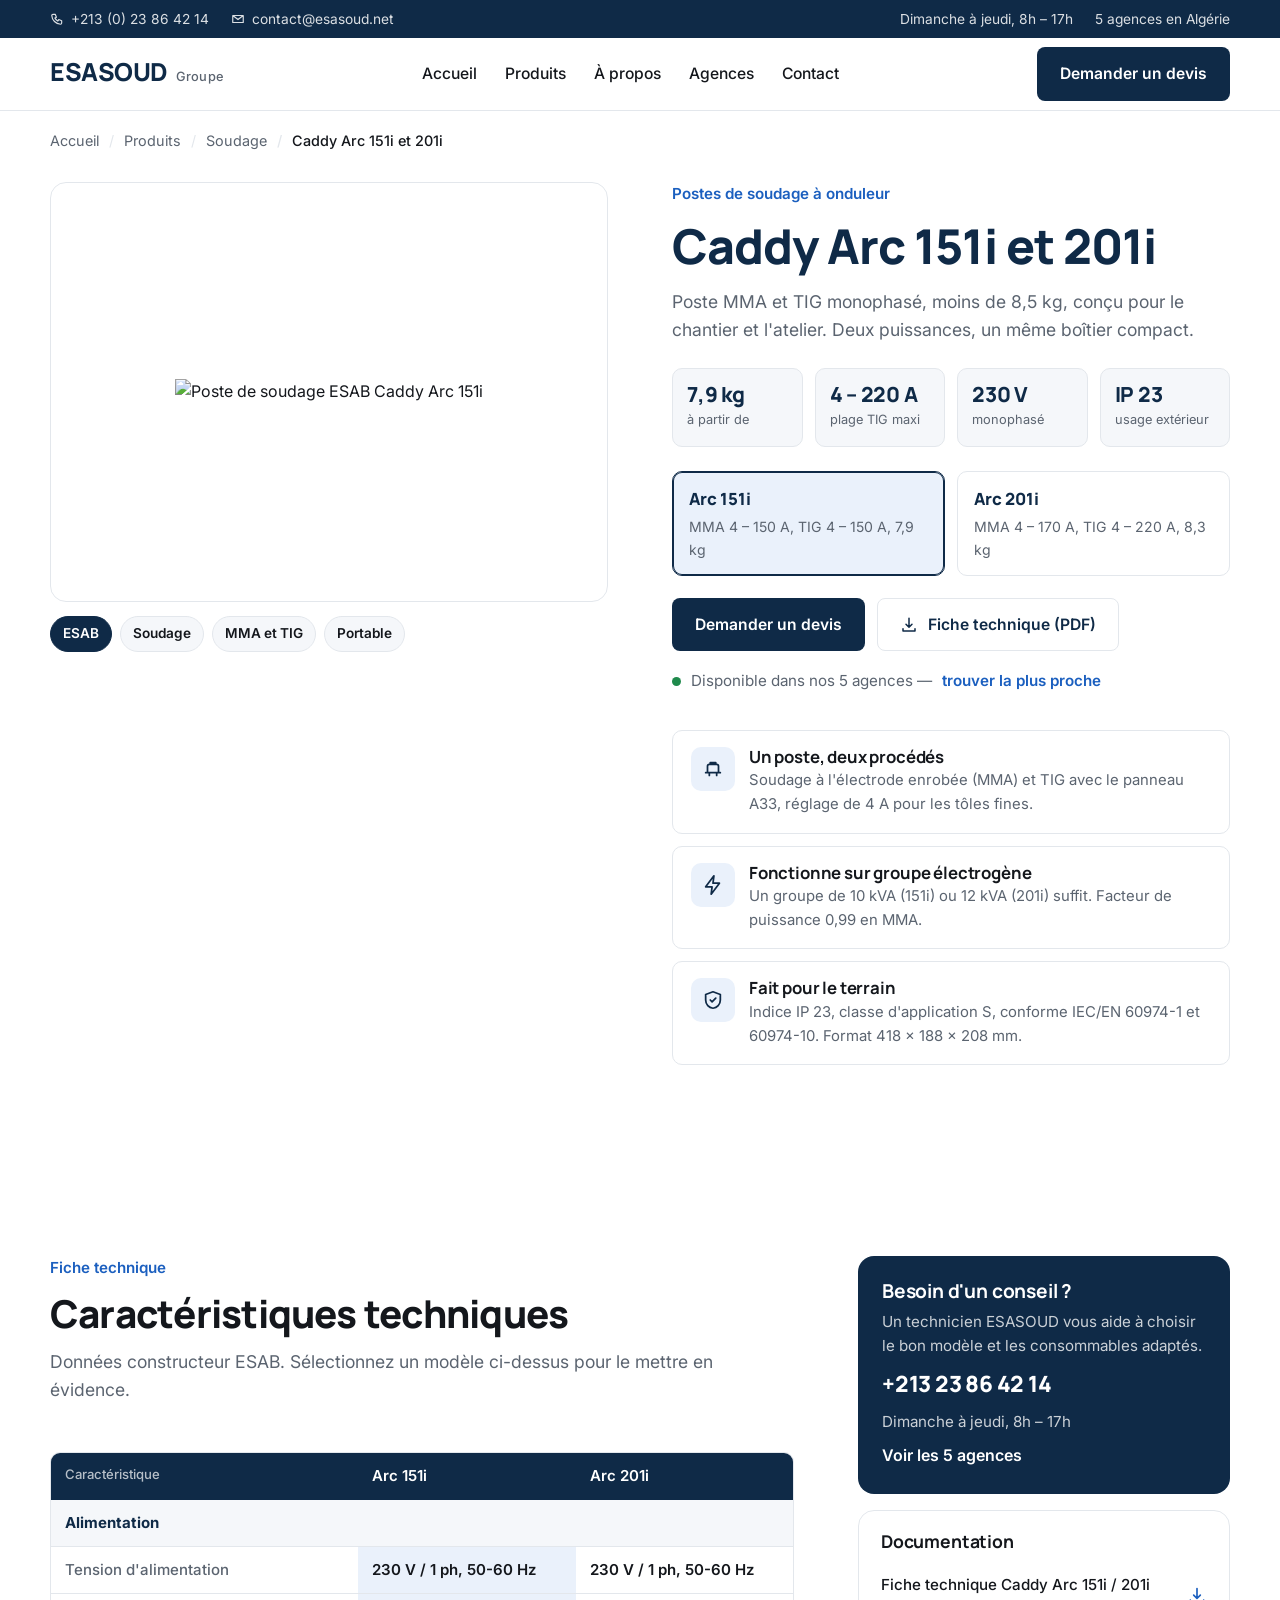
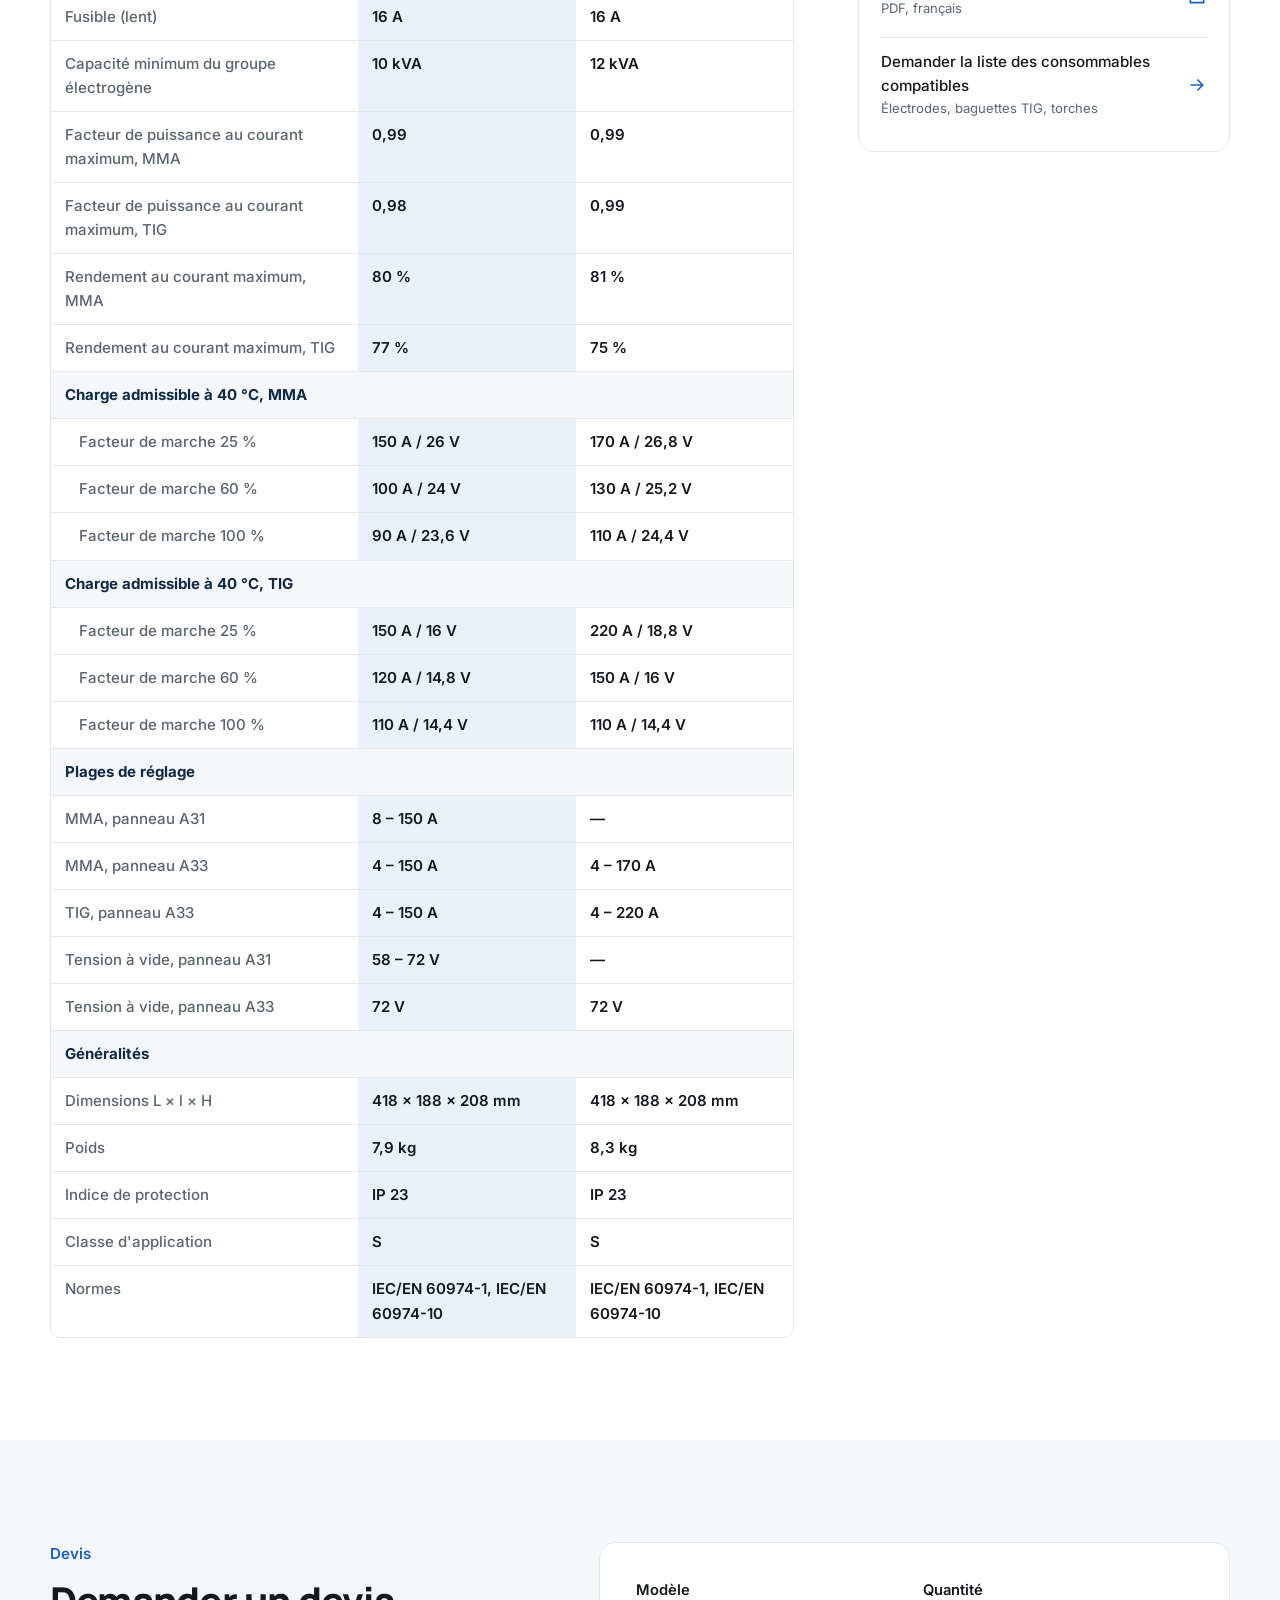
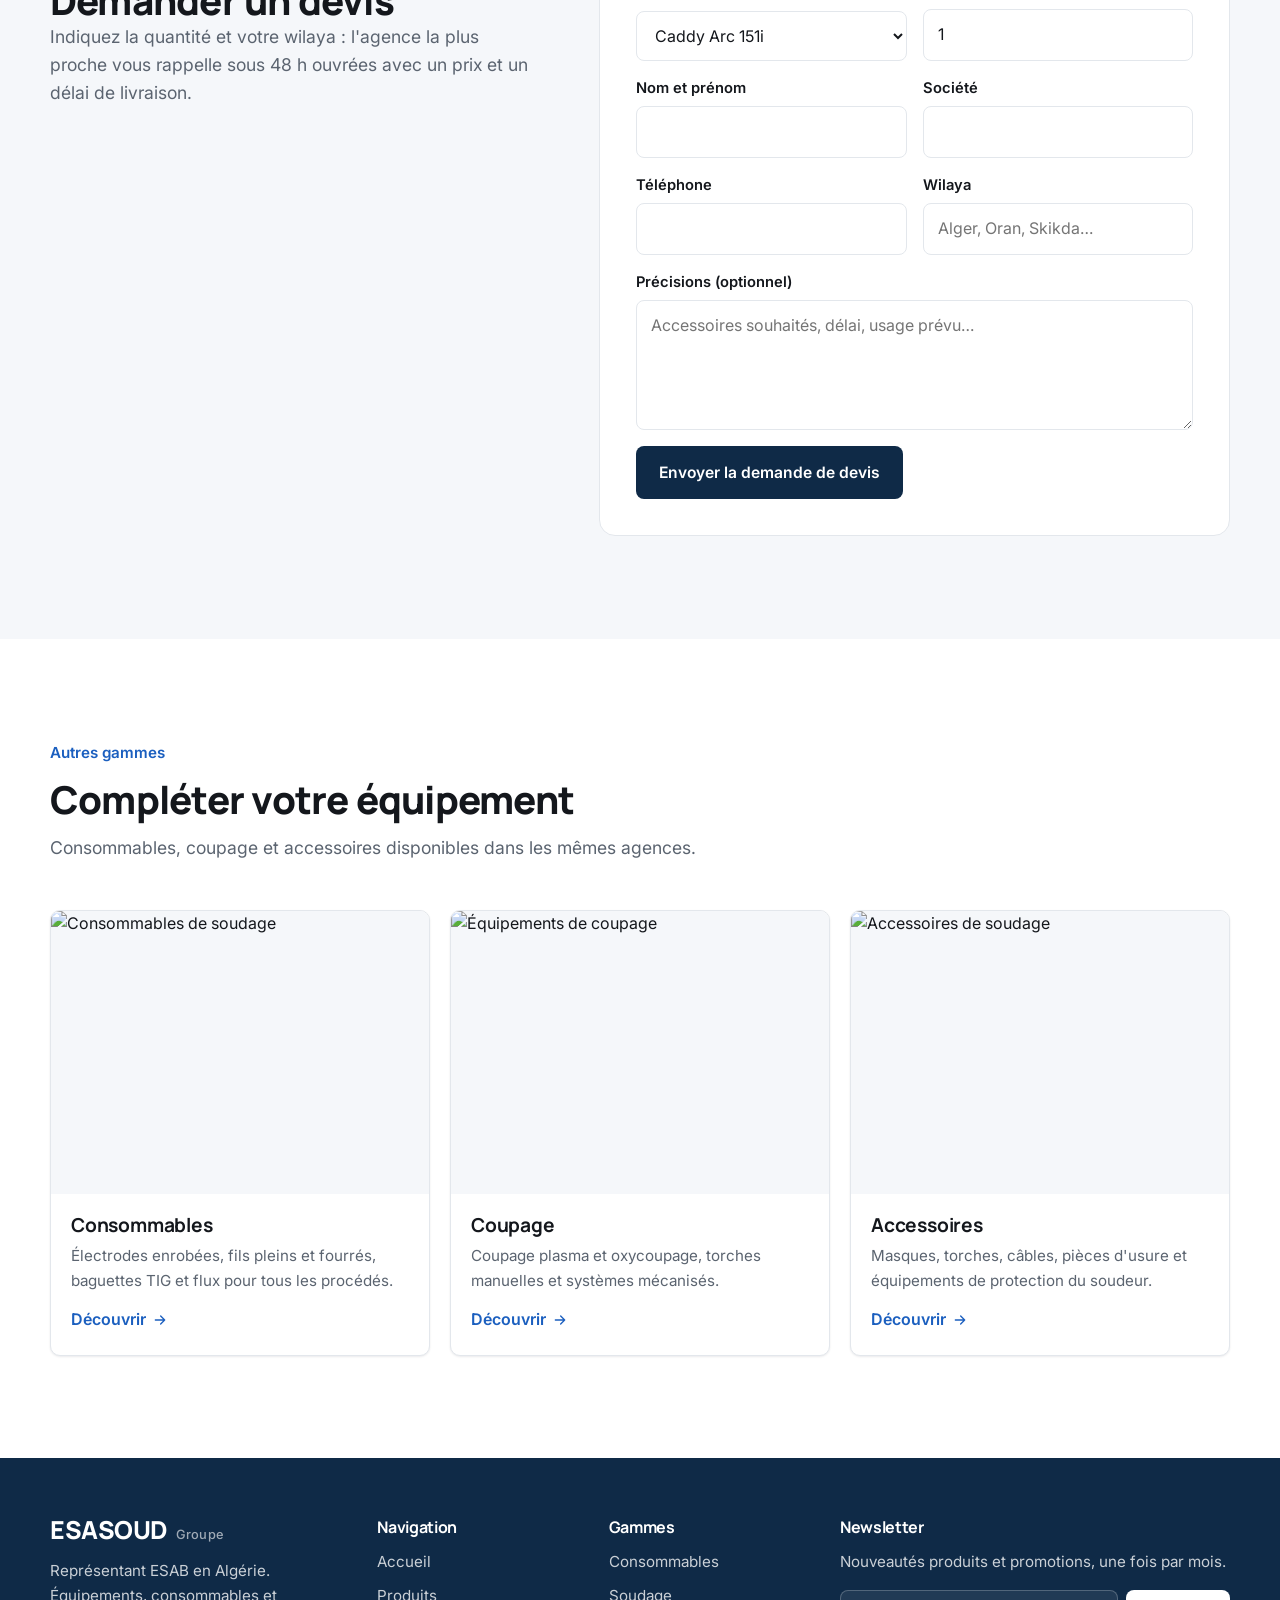
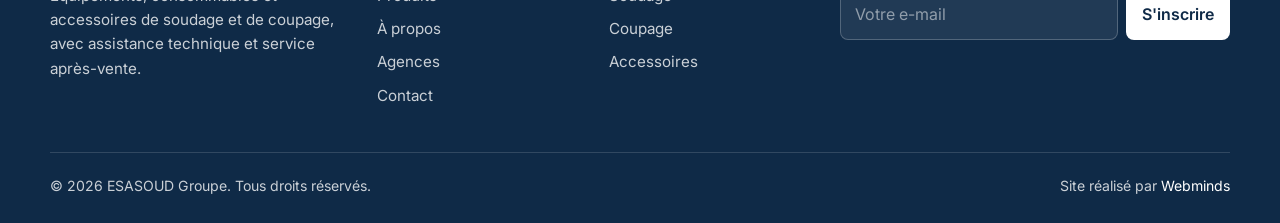
==== produit.html @ 7c303739 "Maquette V2 ESASOUD — hero plein écran, bento, contraste" ====
<!DOCTYPE html>
<html lang="fr">
<head>
  <meta charset="UTF-8">
  <meta name="viewport" content="width=device-width, initial-scale=1">
  <meta name="referrer" content="no-referrer">
  <title>Caddy Arc 151i et 201i — Poste MMA/TIG ESAB | ESASOUD</title>
  <meta name="description" content="Caddy Arc 151i et 201i, poste onduleur MMA et TIG portable ESAB. Caractéristiques complètes, fiche technique et demande de devis auprès d'ESASOUD, représentant ESAB en Algérie.">
  <link rel="preconnect" href="https://fonts.googleapis.com">
  <link rel="preconnect" href="https://fonts.gstatic.com" crossorigin>
  <link href="https://fonts.googleapis.com/css2?family=Manrope:wght@600;700;800&family=Inter:wght@400;500;600&display=swap" rel="stylesheet">
  <link rel="stylesheet" href="assets/css/style.css">
</head>
<body>

  <!-- Top bar -->
  <div class="topbar">
    <div class="container">
      <div class="topbar-left">
        <a href="tel:+21323864214">
          <svg viewBox="0 0 24 24"><path d="M5 4h4l2 5-2.5 1.5a11 11 0 0 0 5 5L15 13l5 2v4a2 2 0 0 1-2 2A16 16 0 0 1 3 6a2 2 0 0 1 2-2z"/></svg>
          +213 (0) 23 86 42 14
        </a>
        <a class="hide-m" href="mailto:contact@esasoud.net">
          <svg viewBox="0 0 24 24"><path d="M3 6h18v12H3z M3 6l9 7 9-7"/></svg>
          contact@esasoud.net
        </a>
      </div>
      <div class="topbar-right">
        <span>Dimanche à jeudi, 8h – 17h</span>
        <a href="index.html#agences">5 agences en Algérie</a>
      </div>
    </div>
  </div>

  <!-- Navigation -->
  <header class="nav" id="nav">
    <div class="container">
      <a class="brand" href="index.html">
        <span class="brand-name">ESASOUD</span>
        <span class="brand-tag">Groupe</span>
      </a>
      <ul class="nav-links">
        <li><a href="index.html">Accueil</a></li>
        <li><a href="index.html#produits">Produits</a></li>
        <li><a href="index.html#apropos">À propos</a></li>
        <li><a href="index.html#agences">Agences</a></li>
        <li><a href="index.html#contact">Contact</a></li>
      </ul>
      <a class="btn btn-primary nav-cta" href="#devis">Demander un devis</a>
      <button class="burger" id="burger" aria-label="Ouvrir le menu" aria-expanded="false">
        <svg viewBox="0 0 24 24" fill="none" stroke="currentColor" stroke-width="2" stroke-linecap="round"><path d="M4 7h16M4 12h16M4 17h16"/></svg>
      </button>
    </div>
  </header>

  <main>

    <nav class="crumbs container" aria-label="Fil d'Ariane">
      <ol>
        <li><a href="index.html">Accueil</a></li>
        <li><a href="index.html#produits">Produits</a></li>
        <li><a href="index.html#produits">Soudage</a></li>
        <li>Caddy Arc 151i et 201i</li>
      </ol>
    </nav>

    <!-- Product header -->
    <section class="product">
      <div class="container product-grid">
        <div class="product-media">
          <div class="frame">
            <img src="https://www.esasoud.net/components/com_jshopping/files/img_products/full_902474_Caddy_Arc_151i.jpg" alt="Poste de soudage ESAB Caddy Arc 151i" referrerpolicy="no-referrer">
          </div>
          <div class="product-badges">
            <span class="badge badge-navy">ESAB</span>
            <span class="badge">Soudage</span>
            <span class="badge">MMA et TIG</span>
            <span class="badge">Portable</span>
          </div>
        </div>

        <div>
          <p class="eyebrow">Postes de soudage à onduleur</p>
          <h1>Caddy Arc 151i et 201i</h1>
          <p class="lead">Poste MMA et TIG monophasé, moins de 8,5 kg, conçu pour le chantier et l'atelier. Deux puissances, un même boîtier compact.</p>

          <div class="keyfacts">
            <div><strong>7,9 kg</strong><span>à partir de</span></div>
            <div><strong>4 – 220 A</strong><span>plage TIG maxi</span></div>
            <div><strong>230 V</strong><span>monophasé</span></div>
            <div><strong>IP 23</strong><span>usage extérieur</span></div>
          </div>

          <div class="variants" role="tablist" aria-label="Modèle">
            <button class="variant is-active" type="button" data-col="151" role="tab" aria-selected="true">
              <strong>Arc 151i</strong>
              <span>MMA 4 – 150 A, TIG 4 – 150 A, 7,9 kg</span>
            </button>
            <button class="variant" type="button" data-col="201" role="tab" aria-selected="false">
              <strong>Arc 201i</strong>
              <span>MMA 4 – 170 A, TIG 4 – 220 A, 8,3 kg</span>
            </button>
          </div>

          <div class="product-actions">
            <a class="btn btn-primary" href="#devis">Demander un devis</a>
            <a class="btn btn-outline" href="https://www.esasoud.net/components/com_jshopping/files/demo_products/Caddy____Arc_151i_201i.pdf" target="_blank" rel="noopener">
              <svg viewBox="0 0 24 24" fill="none" stroke="currentColor" stroke-width="2" stroke-linecap="round" stroke-linejoin="round"><path d="M12 3v12m0 0-4-4m4 4 4-4M4 17v3h16v-3"/></svg>
              Fiche technique (PDF)
            </a>
          </div>
          <p class="availability">Disponible dans nos 5 agences — <a class="link" href="index.html#agences">trouver la plus proche</a></p>

          <div class="highlights">
            <div class="highlight">
              <div class="icon"><svg viewBox="0 0 24 24"><path d="M4 16h16M6 16V9a2 2 0 0 1 2-2h8a2 2 0 0 1 2 2v7M9 7V5h6v2M8 16v3M16 16v3"/></svg></div>
              <div>
                <h3>Un poste, deux procédés</h3>
                <p>Soudage à l'électrode enrobée (MMA) et TIG avec le panneau A33, réglage de 4 A pour les tôles fines.</p>
              </div>
            </div>
            <div class="highlight">
              <div class="icon"><svg viewBox="0 0 24 24"><path d="M13 2 4 14h7l-1 8 9-12h-7l1-8z"/></svg></div>
              <div>
                <h3>Fonctionne sur groupe électrogène</h3>
                <p>Un groupe de 10 kVA (151i) ou 12 kVA (201i) suffit. Facteur de puissance 0,99 en MMA.</p>
              </div>
            </div>
            <div class="highlight">
              <div class="icon"><svg viewBox="0 0 24 24"><path d="M12 3 4 6v6c0 5 3.5 8.5 8 9 4.5-.5 8-4 8-9V6l-8-3z"/><path d="m9 12 2 2 4-4"/></svg></div>
              <div>
                <h3>Fait pour le terrain</h3>
                <p>Indice IP 23, classe d'application S, conforme IEC/EN 60974-1 et 60974-10. Format 418 × 188 × 208 mm.</p>
              </div>
            </div>
          </div>
        </div>
      </div>
    </section>

    <!-- Specs -->
    <section class="section" id="caracteristiques">
      <div class="container specs-grid">
        <div>
          <div class="section-head">
            <p class="eyebrow">Fiche technique</p>
            <h2>Caractéristiques techniques</h2>
            <p class="lead">Données constructeur ESAB. Sélectionnez un modèle ci-dessus pour le mettre en évidence.</p>
          </div>
          <table class="spec-full col-151" id="specTable">
            <thead>
              <tr><th>Caractéristique</th><th>Arc 151i</th><th>Arc 201i</th></tr>
            </thead>
            <tbody>
              <tr class="group"><th colspan="3">Alimentation</th></tr>
              <tr><th>Tension d'alimentation</th><td>230 V / 1 ph, 50-60 Hz</td><td>230 V / 1 ph, 50-60 Hz</td></tr>
              <tr><th>Fusible (lent)</th><td>16 A</td><td>16 A</td></tr>
              <tr><th>Capacité minimum du groupe électrogène</th><td>10 kVA</td><td>12 kVA</td></tr>
              <tr><th>Facteur de puissance au courant maximum, MMA</th><td>0,99</td><td>0,99</td></tr>
              <tr><th>Facteur de puissance au courant maximum, TIG</th><td>0,98</td><td>0,99</td></tr>
              <tr><th>Rendement au courant maximum, MMA</th><td>80 %</td><td>81 %</td></tr>
              <tr><th>Rendement au courant maximum, TIG</th><td>77 %</td><td>75 %</td></tr>

              <tr class="group"><th colspan="3">Charge admissible à 40 °C, MMA</th></tr>
              <tr class="sub"><th>Facteur de marche 25 %</th><td>150 A / 26 V</td><td>170 A / 26,8 V</td></tr>
              <tr class="sub"><th>Facteur de marche 60 %</th><td>100 A / 24 V</td><td>130 A / 25,2 V</td></tr>
              <tr class="sub"><th>Facteur de marche 100 %</th><td>90 A / 23,6 V</td><td>110 A / 24,4 V</td></tr>

              <tr class="group"><th colspan="3">Charge admissible à 40 °C, TIG</th></tr>
              <tr class="sub"><th>Facteur de marche 25 %</th><td>150 A / 16 V</td><td>220 A / 18,8 V</td></tr>
              <tr class="sub"><th>Facteur de marche 60 %</th><td>120 A / 14,8 V</td><td>150 A / 16 V</td></tr>
              <tr class="sub"><th>Facteur de marche 100 %</th><td>110 A / 14,4 V</td><td>110 A / 14,4 V</td></tr>

              <tr class="group"><th colspan="3">Plages de réglage</th></tr>
              <tr><th>MMA, panneau A31</th><td>8 – 150 A</td><td>—</td></tr>
              <tr><th>MMA, panneau A33</th><td>4 – 150 A</td><td>4 – 170 A</td></tr>
              <tr><th>TIG, panneau A33</th><td>4 – 150 A</td><td>4 – 220 A</td></tr>
              <tr><th>Tension à vide, panneau A31</th><td>58 – 72 V</td><td>—</td></tr>
              <tr><th>Tension à vide, panneau A33</th><td>72 V</td><td>72 V</td></tr>

              <tr class="group"><th colspan="3">Généralités</th></tr>
              <tr><th>Dimensions L × l × H</th><td>418 × 188 × 208 mm</td><td>418 × 188 × 208 mm</td></tr>
              <tr><th>Poids</th><td>7,9 kg</td><td>8,3 kg</td></tr>
              <tr><th>Indice de protection</th><td>IP 23</td><td>IP 23</td></tr>
              <tr><th>Classe d'application</th><td>S</td><td>S</td></tr>
              <tr><th>Normes</th><td>IEC/EN 60974-1, IEC/EN 60974-10</td><td>IEC/EN 60974-1, IEC/EN 60974-10</td></tr>
            </tbody>
          </table>
        </div>

        <aside class="side">
          <div class="side-card">
            <h3>Besoin d'un conseil ?</h3>
            <p>Un technicien ESASOUD vous aide à choisir le bon modèle et les consommables adaptés.</p>
            <a class="tel" href="tel:+21323864214">+213 23 86 42 14</a>
            <p>Dimanche à jeudi, 8h – 17h</p>
            <a class="link" href="index.html#agences">Voir les 5 agences</a>
          </div>
          <div class="side-doc">
            <h3>Documentation</h3>
            <a class="doc-row" href="https://www.esasoud.net/components/com_jshopping/files/demo_products/Caddy____Arc_151i_201i.pdf" target="_blank" rel="noopener">
              <span>Fiche technique Caddy Arc 151i / 201i<small>PDF, français</small></span>
              <svg viewBox="0 0 24 24"><path d="M12 3v12m0 0-4-4m4 4 4-4M4 17v3h16v-3"/></svg>
            </a>
            <a class="doc-row" href="#devis">
              <span>Demander la liste des consommables compatibles<small>Électrodes, baguettes TIG, torches</small></span>
              <svg viewBox="0 0 24 24"><path d="M5 12h14m-6-6 6 6-6 6"/></svg>
            </a>
          </div>
        </aside>
      </div>
    </section>

    <!-- Quote request -->
    <section class="section section-alt devis" id="devis">
      <div class="container devis-grid">
        <div>
          <p class="eyebrow">Devis</p>
          <h2>Demander un devis</h2>
          <p class="lead">Indiquez la quantité et votre wilaya : l'agence la plus proche vous rappelle sous 48 h ouvrées avec un prix et un délai de livraison.</p>
        </div>
        <form class="form" id="quoteForm" novalidate>
          <div class="form-fields" style="display: grid; gap: 16px;">
            <div class="form-row">
              <div class="field">
                <label for="q-modele">Modèle</label>
                <select id="q-modele" name="modele">
                  <option>Caddy Arc 151i</option>
                  <option>Caddy Arc 201i</option>
                </select>
              </div>
              <div class="field"><label for="q-qte">Quantité</label><input id="q-qte" name="quantite" type="number" min="1" value="1"></div>
            </div>
            <div class="form-row">
              <div class="field"><label for="q-nom">Nom et prénom</label><input id="q-nom" name="nom" type="text" required autocomplete="name"></div>
              <div class="field"><label for="q-societe">Société</label><input id="q-societe" name="societe" type="text" autocomplete="organization"></div>
            </div>
            <div class="form-row">
              <div class="field"><label for="q-tel">Téléphone</label><input id="q-tel" name="tel" type="tel" required autocomplete="tel"></div>
              <div class="field"><label for="q-wilaya">Wilaya</label><input id="q-wilaya" name="wilaya" type="text" placeholder="Alger, Oran, Skikda…"></div>
            </div>
            <div class="field"><label for="q-msg">Précisions (optionnel)</label><textarea id="q-msg" name="message" placeholder="Accessoires souhaités, délai, usage prévu…"></textarea></div>
            <div><button class="btn btn-primary" type="submit">Envoyer la demande de devis</button></div>
          </div>
          <div class="form-ok" role="status">Demande envoyée. Un conseiller ESASOUD vous rappelle sous 48 h ouvrées.</div>
        </form>
      </div>
    </section>

    <!-- Other ranges -->
    <section class="section">
      <div class="container">
        <div class="section-head">
          <p class="eyebrow">Autres gammes</p>
          <h2>Compléter votre équipement</h2>
          <p class="lead">Consommables, coupage et accessoires disponibles dans les mêmes agences.</p>
        </div>
        <div class="related-grid">
          <a class="card range" href="index.html#produits">
            <div class="range-img"><img src="https://www.esasoud.net/components/com_jshopping/files/img_categories/consomable.jpg" alt="Consommables de soudage" loading="lazy" referrerpolicy="no-referrer"></div>
            <div class="range-body">
              <h3>Consommables</h3>
              <p>Électrodes enrobées, fils pleins et fourrés, baguettes TIG et flux pour tous les procédés.</p>
              <span class="link">Découvrir <svg viewBox="0 0 24 24" fill="none" stroke="currentColor" stroke-width="2" stroke-linecap="round" stroke-linejoin="round"><path d="M5 12h14m-6-6 6 6-6 6"/></svg></span>
            </div>
          </a>
          <a class="card range" href="index.html#produits">
            <div class="range-img"><img src="https://www.esasoud.net/components/com_jshopping/files/img_categories/coupage.jpg" alt="Équipements de coupage" loading="lazy" referrerpolicy="no-referrer"></div>
            <div class="range-body">
              <h3>Coupage</h3>
              <p>Coupage plasma et oxycoupage, torches manuelles et systèmes mécanisés.</p>
              <span class="link">Découvrir <svg viewBox="0 0 24 24" fill="none" stroke="currentColor" stroke-width="2" stroke-linecap="round" stroke-linejoin="round"><path d="M5 12h14m-6-6 6 6-6 6"/></svg></span>
            </div>
          </a>
          <a class="card range" href="index.html#produits">
            <div class="range-img"><img src="https://www.esasoud.net/components/com_jshopping/files/img_categories/accesoires.jpg" alt="Accessoires de soudage" loading="lazy" referrerpolicy="no-referrer"></div>
            <div class="range-body">
              <h3>Accessoires</h3>
              <p>Masques, torches, câbles, pièces d'usure et équipements de protection du soudeur.</p>
              <span class="link">Découvrir <svg viewBox="0 0 24 24" fill="none" stroke="currentColor" stroke-width="2" stroke-linecap="round" stroke-linejoin="round"><path d="M5 12h14m-6-6 6 6-6 6"/></svg></span>
            </div>
          </a>
        </div>
      </div>
    </section>

  </main>

  <!-- Footer -->
  <footer class="footer">
    <div class="container">
      <div class="footer-grid">
        <div>
          <a class="brand" href="index.html"><span class="brand-name">ESASOUD</span><span class="brand-tag">Groupe</span></a>
          <p>Représentant ESAB en Algérie. Équipements, consommables et accessoires de soudage et de coupage, avec assistance technique et service après-vente.</p>
        </div>
        <div>
          <h4>Navigation</h4>
          <ul>
            <li><a href="index.html">Accueil</a></li>
            <li><a href="index.html#produits">Produits</a></li>
            <li><a href="index.html#apropos">À propos</a></li>
            <li><a href="index.html#agences">Agences</a></li>
            <li><a href="index.html#contact">Contact</a></li>
          </ul>
        </div>
        <div>
          <h4>Gammes</h4>
          <ul>
            <li><a href="index.html#produits">Consommables</a></li>
            <li><a href="index.html#produits">Soudage</a></li>
            <li><a href="index.html#produits">Coupage</a></li>
            <li><a href="index.html#produits">Accessoires</a></li>
          </ul>
        </div>
        <div>
          <h4>Newsletter</h4>
          <p>Nouveautés produits et promotions, une fois par mois.</p>
          <form class="newsletter" onsubmit="event.preventDefault(); this.querySelector('button').textContent='Inscrit';">
            <input type="email" placeholder="Votre e-mail" aria-label="Votre e-mail" required>
            <button type="submit">S'inscrire</button>
          </form>
        </div>
      </div>
      <div class="footer-bottom">
        <span>© 2026 ESASOUD Groupe. Tous droits réservés.</span>
        <span>Site réalisé par <a href="https://webminds.dz" target="_blank" rel="noopener">Webminds</a></span>
      </div>
    </div>
  </footer>

  <script>
    // Mobile menu
    const nav = document.getElementById('nav');
    const burger = document.getElementById('burger');
    burger.addEventListener('click', () => {
      const open = nav.classList.toggle('is-open');
      burger.setAttribute('aria-expanded', String(open));
    });

    // Variant selector: highlights the matching column in the spec table and preselects the quote form
    const table = document.getElementById('specTable');
    const modele = document.getElementById('q-modele');
    document.querySelectorAll('.variant').forEach(btn => {
      btn.addEventListener('click', () => {
        document.querySelectorAll('.variant').forEach(b => { b.classList.remove('is-active'); b.setAttribute('aria-selected', 'false'); });
        btn.classList.add('is-active'); btn.setAttribute('aria-selected', 'true');
        table.classList.remove('col-151', 'col-201');
        table.classList.add('col-' + btn.dataset.col);
        modele.value = btn.dataset.col === '151' ? 'Caddy Arc 151i' : 'Caddy Arc 201i';
      });
    });

    // Quote form (demo: no backend yet)
    const form = document.getElementById('quoteForm');
    form.addEventListener('submit', (e) => {
      e.preventDefault();
      if (!form.checkValidity()) { form.reportValidity(); return; }
      form.classList.add('is-sent');
    });
  </script>
</body>
</html>
---- assets/css/style.css ----
/* ------------------------------------------------------------
   Tokens
   ------------------------------------------------------------ */
:root {
  --navy: #0F2A47;
  --navy-700: #163B63;
  --blue: #1B5FBF;
  --blue-50: #EAF1FB;
  --ink: #14171C;
  --muted: #5B6470;
  --line: #E3E7EC;
  --bg: #FFFFFF;
  --bg-alt: #F5F7FA;
  --ok: #1F8A4C;

  --head: "Manrope", "Segoe UI", Arial, sans-serif;
  --body: "Inter", "Segoe UI", Arial, sans-serif;

  --container: 1180px;
  --gutter: clamp(20px, 4vw, 40px);
  --r: 10px;
  --r-lg: 16px;
  --shadow: 0 1px 2px rgba(16,24,40,0.05), 0 1px 3px rgba(16,24,40,0.04);
}

*, *::before, *::after { box-sizing: border-box; }
html { scroll-behavior: smooth; }
@media (prefers-reduced-motion: reduce) {
  html { scroll-behavior: auto; }
  *, *::before, *::after { animation: none !important; transition: none !important; }
}
body {
  margin: 0;
  font-family: var(--body);
  font-size: 16px;
  line-height: 1.6;
  color: var(--ink);
  background: var(--bg);
  -webkit-font-smoothing: antialiased;
}
img { display: block; max-width: 100%; }
a { color: inherit; }
button { font: inherit; cursor: pointer; }
:focus-visible { outline: 2px solid var(--blue); outline-offset: 3px; }

h1, h2, h3, h4 { font-family: var(--head); margin: 0; line-height: 1.15; letter-spacing: -0.02em; font-weight: 800; }
h2 { font-size: clamp(1.9rem, 3vw, 2.5rem); }
h3 { font-size: 1.2rem; font-weight: 700; letter-spacing: -0.01em; }
p { margin: 0 0 1em; }
.lead { font-size: 1.1rem; color: var(--muted); max-width: 62ch; }

.container { width: min(var(--container), 100% - 2 * var(--gutter)); margin-inline: auto; }
.section { padding-block: clamp(64px, 8vw, 104px); }
.section-alt { background: var(--bg-alt); }
.section-head { display: grid; gap: 12px; margin-bottom: clamp(32px, 4vw, 48px); max-width: 70ch; }
.section-head p { margin: 0; }
.section-head.center { margin-inline: auto; text-align: center; }
.section-head.center .lead { margin-inline: auto; }

/* Buttons */
.btn {
  display: inline-flex; align-items: center; justify-content: center; gap: 10px;
  padding: 13px 22px; border-radius: 8px;
  font-weight: 600; font-size: 0.98rem; text-decoration: none; border: 1px solid transparent;
  transition: background-color .15s ease, border-color .15s ease, color .15s ease;
}
.btn-primary { background: var(--navy); color: #fff; }
.btn-primary:hover { background: var(--navy-700); }
.btn-outline { background: #fff; color: var(--navy); border-color: var(--line); }
.btn-outline:hover { border-color: var(--navy); }
.btn-white { background: #fff; color: var(--navy); }
.btn-white:hover { background: var(--blue-50); }
.btn svg { width: 18px; height: 18px; }

.link { font-weight: 600; color: var(--blue); text-decoration: none; display: inline-flex; align-items: center; gap: 6px; }
.link:hover { text-decoration: underline; }
.link svg { width: 16px; height: 16px; }

.eyebrow { font-weight: 600; color: var(--blue); font-size: 0.95rem; margin: 0 0 12px; }

/* ------------------------------------------------------------
   Top bar + nav
   ------------------------------------------------------------ */
.topbar { background: var(--navy); color: rgba(255,255,255,0.85); font-size: 0.86rem; }
.topbar .container { display: flex; justify-content: space-between; align-items: center; min-height: 38px; gap: 16px; }
.topbar-left, .topbar-right { display: flex; gap: 22px; align-items: center; }
.topbar a { text-decoration: none; display: inline-flex; align-items: center; gap: 7px; }
.topbar a:hover { color: #fff; }
.topbar svg { width: 14px; height: 14px; stroke: currentColor; stroke-width: 2; fill: none; stroke-linecap: round; stroke-linejoin: round; }
@media (max-width: 760px) { .topbar-right, .topbar-left .hide-m { display: none; } }

.nav { position: sticky; top: 0; z-index: 50; background: #fff; border-bottom: 1px solid var(--line); }
.nav.is-solid { box-shadow: 0 2px 12px rgba(16,24,40,0.06); }
.nav .container { display: flex; align-items: center; justify-content: space-between; min-height: 72px; gap: 24px; }
.brand { display: inline-flex; align-items: baseline; gap: 8px; text-decoration: none; color: var(--navy); }
.brand-name { font-family: var(--head); font-weight: 800; font-size: 1.55rem; letter-spacing: -0.02em; line-height: 1; }
.brand-tag { font-size: 0.8rem; font-weight: 500; color: var(--muted); letter-spacing: 0.02em; }
.nav-links { display: flex; gap: 28px; list-style: none; margin: 0; padding: 0; }
.nav-links a { font-weight: 500; font-size: 0.98rem; text-decoration: none; color: var(--ink); padding: 6px 0; }
.nav-links a:hover { color: var(--blue); }
.nav-cta { display: inline-flex; }
.burger { display: none; background: none; border: 0; color: var(--navy); padding: 8px; }
.burger svg { width: 26px; height: 26px; }
@media (max-width: 900px) {
  .nav-links, .nav-cta { display: none; }
  .burger { display: inline-flex; }
  .nav.is-open .nav-links {
    display: flex; flex-direction: column; gap: 0;
    position: absolute; left: 0; right: 0; top: 100%;
    background: #fff; padding: 8px var(--gutter) 20px; border-bottom: 1px solid var(--line);
    box-shadow: 0 12px 24px rgba(16,24,40,0.08);
  }
  .nav.is-open .nav-links a { display: block; padding: 14px 0; border-bottom: 1px solid var(--line); font-size: 1.05rem; }
  .nav.is-open .nav-links li:last-child a { border-bottom: 0; }
}

/* ------------------------------------------------------------
   Hero
   ------------------------------------------------------------ */
.hero { padding-block: clamp(48px, 7vw, 96px) clamp(40px, 6vw, 80px); background: linear-gradient(180deg, var(--bg-alt) 0%, #fff 100%); }
.hero-grid { display: grid; grid-template-columns: 1.05fr 1fr; gap: clamp(32px, 5vw, 72px); align-items: center; }
.hero h1 { font-size: clamp(2.3rem, 4.6vw, 3.6rem); color: var(--navy); margin-bottom: 20px; max-width: 16ch; }
.hero p.lead { margin-bottom: 30px; }
.hero-actions { display: flex; flex-wrap: wrap; gap: 12px; margin-bottom: 34px; }
.hero-trust { display: flex; flex-wrap: wrap; gap: 10px 28px; list-style: none; margin: 0; padding: 0; color: var(--muted); font-size: 0.95rem; }
.hero-trust li { display: inline-flex; align-items: center; gap: 8px; }
.hero-trust svg { width: 18px; height: 18px; stroke: var(--ok); stroke-width: 2.4; fill: none; stroke-linecap: round; stroke-linejoin: round; }
.hero-media { position: relative; }
.hero-media img { width: 100%; aspect-ratio: 5 / 4; object-fit: cover; border-radius: var(--r-lg); background: var(--line); }
.hero-card {
  position: absolute; left: 24px; bottom: 24px; right: 24px;
  background: #fff; border-radius: var(--r); padding: 16px 18px;
  box-shadow: 0 10px 30px rgba(16,24,40,0.12);
  display: grid; grid-template-columns: repeat(3, 1fr); gap: 12px;
}
.hero-card strong { display: block; font-family: var(--head); font-weight: 800; font-size: 1.5rem; color: var(--navy); line-height: 1; }
.hero-card span { font-size: 0.82rem; color: var(--muted); }
.hero-reveal > * { opacity: 0; transform: translateY(14px); animation: rise .6s cubic-bezier(.2,.7,.2,1) forwards; }
.hero-reveal > *:nth-child(2) { animation-delay: .08s; }
.hero-reveal > *:nth-child(3) { animation-delay: .16s; }
.hero-reveal > *:nth-child(4) { animation-delay: .24s; }
.hero-reveal > *:nth-child(5) { animation-delay: .32s; }
@keyframes rise { to { opacity: 1; transform: none; } }
@media (max-width: 900px) {
  .hero-grid { grid-template-columns: 1fr; }
  .hero-card { position: static; margin-top: 14px; box-shadow: var(--shadow); border: 1px solid var(--line); }
}

/* ------------------------------------------------------------
   Brands
   ------------------------------------------------------------ */
.brands { padding-block: 36px; border-top: 1px solid var(--line); border-bottom: 1px solid var(--line); }
.brands .container { display: grid; grid-template-columns: auto 1fr; gap: 40px; align-items: center; }
.brands-title { font-weight: 600; color: var(--muted); font-size: 0.95rem; max-width: 18ch; line-height: 1.35; margin: 0; }
.brands-logos { display: flex; flex-wrap: wrap; align-items: center; justify-content: space-between; gap: 22px 32px; }
.brands-logos img { height: 36px; width: auto; filter: grayscale(1); opacity: .65; transition: opacity .15s ease, filter .15s ease; }
.brands-logos img:hover { filter: none; opacity: 1; }
.brand-esab { font-family: var(--head); font-weight: 800; font-size: 1.6rem; color: var(--navy); letter-spacing: -0.02em; }
@media (max-width: 760px) {
  .brands .container { grid-template-columns: 1fr; gap: 18px; }
  .brands-logos { justify-content: flex-start; }
  .brands-logos img { height: 28px; }
}

/* ------------------------------------------------------------
   Cards (ranges, services, agencies)
   ------------------------------------------------------------ */
.card { background: #fff; border: 1px solid var(--line); border-radius: var(--r); box-shadow: var(--shadow); }

.ranges-grid { display: grid; grid-template-columns: repeat(4, 1fr); gap: 20px; }
.range { text-decoration: none; color: var(--ink); overflow: hidden; display: grid; grid-template-rows: auto 1fr; transition: border-color .15s ease, transform .15s ease; }
.range:hover { border-color: var(--navy); }
.range-img { aspect-ratio: 4 / 3; background: var(--bg-alt); overflow: hidden; }
.range-img img { width: 100%; height: 100%; object-fit: cover; }
.range-body { padding: 20px 20px 22px; display: grid; gap: 8px; align-content: start; }
.range-body p { color: var(--muted); font-size: 0.95rem; margin: 0; }
.range-body .link { margin-top: 6px; }
@media (max-width: 1000px) { .ranges-grid { grid-template-columns: repeat(2, 1fr); } }
@media (max-width: 520px) { .ranges-grid { grid-template-columns: 1fr; } }

/* ------------------------------------------------------------
   Featured product
   ------------------------------------------------------------ */
.featured-grid { display: grid; grid-template-columns: 1fr 1.15fr; gap: clamp(32px, 5vw, 72px); align-items: center; }
.featured-img { background: #fff; border: 1px solid var(--line); border-radius: var(--r-lg); padding: 40px; display: grid; place-items: center; min-height: 380px; }
.featured-img img { max-height: 440px; width: auto; }
.featured h2 { margin-bottom: 14px; }
.spec { width: 100%; border-collapse: collapse; margin: 22px 0 26px; font-size: 0.95rem; }
.spec th, .spec td { text-align: left; padding: 10px 12px; border-bottom: 1px solid var(--line); vertical-align: top; }
.spec thead th { background: var(--navy); color: #fff; font-weight: 600; border: 0; }
.spec thead th:first-child { background: transparent; color: var(--muted); font-size: 0.82rem; font-weight: 500; }
.spec thead th:nth-child(2) { border-radius: 6px 0 0 0; }
.spec thead th:last-child { border-radius: 0 6px 0 0; }
.spec tbody th { font-weight: 500; color: var(--muted); }
.spec td { font-weight: 600; }
.featured-actions { display: flex; flex-wrap: wrap; gap: 12px; }
@media (max-width: 900px) { .featured-grid { grid-template-columns: 1fr; } .featured-img { min-height: 260px; padding: 24px; } }

/* ------------------------------------------------------------
   Gallery grid
   ------------------------------------------------------------ */
.gallery-grid { display: grid; grid-template-columns: repeat(4, 1fr); gap: 16px; }
.gallery-grid figure { margin: 0; aspect-ratio: 1; border-radius: var(--r); overflow: hidden; background: var(--bg-alt); border: 1px solid var(--line); }
.gallery-grid img { width: 100%; height: 100%; object-fit: cover; }
.gallery-more { margin-top: 28px; text-align: center; }
@media (max-width: 900px) { .gallery-grid { grid-template-columns: repeat(3, 1fr); } }
@media (max-width: 560px) { .gallery-grid { grid-template-columns: repeat(2, 1fr); gap: 10px; } }

/* ------------------------------------------------------------
   About
   ------------------------------------------------------------ */
.about-grid { display: grid; grid-template-columns: 0.9fr 1.1fr; gap: clamp(32px, 5vw, 80px); align-items: center; }
.about-media img { width: 100%; aspect-ratio: 4 / 5; object-fit: cover; border-radius: var(--r-lg); background: var(--line); }
.about-text h2 { margin-bottom: 18px; }
.about-text p { max-width: 62ch; }
.about-quote { margin: 26px 0 0; padding: 18px 22px; border-left: 3px solid var(--navy); background: var(--bg-alt); border-radius: 0 var(--r) var(--r) 0; font-style: italic; color: var(--navy); }
.about-quote span { display: block; font-style: normal; font-size: 0.85rem; color: var(--muted); margin-top: 6px; }
.about-facts { display: grid; grid-template-columns: repeat(3, 1fr); gap: 16px; margin-top: 32px; padding-top: 26px; border-top: 1px solid var(--line); }
.about-facts strong { display: block; font-family: var(--head); font-size: 2.2rem; font-weight: 800; line-height: 1; color: var(--navy); }
.about-facts span { font-size: 0.9rem; color: var(--muted); }
@media (max-width: 900px) { .about-grid { grid-template-columns: 1fr; } }
@media (max-width: 520px) { .about-facts { grid-template-columns: 1fr 1fr; } }

/* ------------------------------------------------------------
   Services
   ------------------------------------------------------------ */
.services-grid { display: grid; grid-template-columns: repeat(3, 1fr); gap: 20px; }
.service { padding: 28px 26px 30px; display: grid; gap: 12px; align-content: start; }
.service .icon { width: 48px; height: 48px; border-radius: 10px; background: var(--blue-50); display: grid; place-items: center; }
.service svg { width: 24px; height: 24px; stroke: var(--navy); stroke-width: 1.9; fill: none; stroke-linecap: round; stroke-linejoin: round; }
.service p { margin: 0; color: var(--muted); font-size: 0.97rem; }
@media (max-width: 900px) { .services-grid { grid-template-columns: 1fr; } }

/* ------------------------------------------------------------
   Agences
   ------------------------------------------------------------ */
.agences-grid { display: grid; grid-template-columns: repeat(3, 1fr); gap: 20px; }
.agence { padding: 24px 24px 26px; display: grid; gap: 6px; align-content: start; }
.agence-city { display: flex; align-items: center; gap: 8px; font-family: var(--head); font-size: 1.3rem; font-weight: 800; color: var(--navy); letter-spacing: -0.01em; }
.agence-city svg { width: 18px; height: 18px; stroke: var(--blue); stroke-width: 2; fill: none; stroke-linecap: round; stroke-linejoin: round; flex: none; }
.agence-name { font-weight: 600; font-size: 0.95rem; }
.agence address { font-style: normal; color: var(--muted); font-size: 0.95rem; margin-block: 4px 6px; }
.agence-tel { display: grid; gap: 2px; }
.agence-tel a { text-decoration: none; font-weight: 500; font-size: 0.95rem; }
.agence-tel a:hover { color: var(--blue); }
.agence .link { margin-top: 10px; }
@media (min-width: 601px) { .agence-hq { grid-column: span 2; } }
@media (max-width: 1000px) { .agences-grid { grid-template-columns: repeat(2, 1fr); } }
@media (max-width: 600px) { .agences-grid { grid-template-columns: 1fr; } }

/* ------------------------------------------------------------
   Contact
   ------------------------------------------------------------ */
.contact-grid { display: grid; grid-template-columns: 1fr 1.2fr; gap: clamp(32px, 5vw, 80px); }
.contact-info { display: grid; gap: 20px; align-content: start; }
.contact-line { display: flex; gap: 14px; align-items: start; }
.contact-line .icon { width: 40px; height: 40px; border-radius: 8px; background: var(--blue-50); display: grid; place-items: center; flex: none; }
.contact-line svg { width: 20px; height: 20px; stroke: var(--navy); stroke-width: 2; fill: none; stroke-linecap: round; stroke-linejoin: round; }
.contact-line strong { display: block; font-weight: 600; margin-bottom: 2px; }
.contact-line a { text-decoration: none; color: var(--muted); }
.contact-line a:hover { color: var(--blue); }
.contact-line div > span { color: var(--muted); }
.form { background: var(--bg-alt); border: 1px solid var(--line); border-radius: var(--r-lg); padding: clamp(22px, 3vw, 36px); display: grid; gap: 16px; }
.form-row { display: grid; grid-template-columns: 1fr 1fr; gap: 16px; }
.field { display: grid; gap: 6px; }
.field label { font-weight: 600; font-size: 0.92rem; }
.field input, .field select, .field textarea { font: inherit; padding: 12px 14px; border: 1px solid var(--line); border-radius: 8px; background: #fff; color: var(--ink); width: 100%; }
.field textarea { min-height: 130px; resize: vertical; }
.field input:focus, .field select:focus, .field textarea:focus { outline: 2px solid var(--blue); outline-offset: 0; border-color: var(--blue); }
.form-ok { display: none; background: var(--navy); color: #fff; padding: 16px 18px; border-radius: 8px; }
.form.is-sent .form-ok { display: block; }
.form.is-sent .form-fields { display: none; }
@media (max-width: 900px) { .contact-grid { grid-template-columns: 1fr; } }
@media (max-width: 560px) { .form-row { grid-template-columns: 1fr; } }

/* ------------------------------------------------------------
   Footer
   ------------------------------------------------------------ */
.footer { background: var(--navy); color: rgba(255,255,255,0.78); padding-block: 60px 26px; }
.footer-grid { display: grid; grid-template-columns: 1.5fr 1fr 1fr 1.4fr; gap: 40px; padding-bottom: 44px; border-bottom: 1px solid rgba(255,255,255,0.14); }
.footer .brand { color: #fff; margin-bottom: 14px; }
.footer .brand-tag { color: rgba(255,255,255,0.6); }
.footer p { font-size: 0.95rem; max-width: 40ch; }
.footer h4 { color: #fff; font-size: 1rem; font-weight: 700; margin-bottom: 14px; }
.footer ul { list-style: none; margin: 0; padding: 0; display: grid; gap: 9px; font-size: 0.95rem; }
.footer ul a { text-decoration: none; }
.footer ul a:hover { color: #fff; }
.newsletter { display: flex; gap: 8px; margin-top: 6px; }
.newsletter input { flex: 1; min-width: 0; font: inherit; padding: 11px 14px; border: 1px solid rgba(255,255,255,0.22); border-radius: 8px; background: rgba(255,255,255,0.08); color: #fff; }
.newsletter input::placeholder { color: rgba(255,255,255,0.5); }
.newsletter button { background: #fff; color: var(--navy); border: 0; border-radius: 8px; padding: 0 16px; font-weight: 600; }
.footer-bottom { display: flex; flex-wrap: wrap; justify-content: space-between; gap: 12px; padding-top: 22px; font-size: 0.88rem; }
.footer-bottom a { text-decoration: none; color: #fff; }
@media (max-width: 900px) { .footer-grid { grid-template-columns: 1fr 1fr; } }
@media (max-width: 560px) { .footer-grid { grid-template-columns: 1fr; } }
/* ------------------------------------------------------------
   Product page
   ------------------------------------------------------------ */
.crumbs { padding-block: 18px; font-size: 0.9rem; color: var(--muted); }
.crumbs ol { list-style: none; margin: 0; padding: 0; display: flex; flex-wrap: wrap; gap: 6px 10px; }
.crumbs li + li::before { content: "/"; margin-right: 10px; color: var(--line); }
.crumbs a { text-decoration: none; }
.crumbs a:hover { color: var(--blue); }
.crumbs li:last-child { color: var(--ink); font-weight: 500; }

.product { padding-block: 12px clamp(56px, 7vw, 88px); }
.product-grid { display: grid; grid-template-columns: 1fr 1fr; gap: clamp(32px, 5vw, 72px); align-items: start; }
.product-media { position: sticky; top: 92px; }
.product-media .frame { background: #fff; border: 1px solid var(--line); border-radius: var(--r-lg); padding: clamp(24px, 4vw, 56px); display: grid; place-items: center; min-height: 420px; }
.product-media img { max-height: 520px; width: auto; }
.product-badges { display: flex; flex-wrap: wrap; gap: 8px; margin-top: 14px; }
.badge { font-size: 0.85rem; font-weight: 600; padding: 6px 12px; border-radius: 999px; background: var(--bg-alt); border: 1px solid var(--line); color: var(--ink); }
.badge-navy { background: var(--navy); border-color: var(--navy); color: #fff; }

.product h1 { font-size: clamp(2.1rem, 4vw, 3rem); color: var(--navy); margin-bottom: 14px; }
.product .lead { margin-bottom: 24px; }

.keyfacts { display: grid; grid-template-columns: repeat(4, 1fr); gap: 12px; margin-bottom: 24px; }
.keyfacts div { background: var(--bg-alt); border: 1px solid var(--line); border-radius: var(--r); padding: 14px 14px 15px; }
.keyfacts strong { display: block; font-family: var(--head); font-size: 1.3rem; font-weight: 800; line-height: 1.1; color: var(--navy); white-space: nowrap; letter-spacing: -0.01em; }
.keyfacts span { font-size: 0.8rem; color: var(--muted); }

.variants { display: grid; grid-template-columns: 1fr 1fr; gap: 12px; margin-bottom: 22px; }
.variant { background: #fff; padding: 14px 16px; border-radius: var(--r); border: 1px solid var(--line); cursor: pointer; display: grid; gap: 3px; text-align: left; transition: border-color .15s ease, background-color .15s ease; }
.variant:hover { border-color: var(--navy); }
.variant.is-active { border-color: var(--navy); background: var(--blue-50); box-shadow: inset 0 0 0 1px var(--navy); }
.variant strong { font-family: var(--head); font-size: 1.05rem; font-weight: 800; color: var(--navy); }
.variant span { font-size: 0.88rem; color: var(--muted); }

.product-actions { display: flex; flex-wrap: wrap; gap: 12px; margin-bottom: 18px; }
.availability { display: flex; flex-wrap: wrap; align-items: center; gap: 6px 10px; color: var(--muted); font-size: 0.95rem; }
.availability::before { content: ""; width: 9px; height: 9px; background: var(--ok); border-radius: 50%; flex: none; }

.highlights { margin-top: 36px; display: grid; gap: 12px; }
.highlight { display: grid; grid-template-columns: 44px 1fr; gap: 14px; align-items: start; background: #fff; border: 1px solid var(--line); border-radius: var(--r); padding: 16px 18px; }
.highlight .icon { width: 44px; height: 44px; border-radius: 10px; background: var(--blue-50); display: grid; place-items: center; }
.highlight svg { width: 22px; height: 22px; stroke: var(--navy); stroke-width: 1.9; fill: none; stroke-linecap: round; stroke-linejoin: round; }
.highlight h3 { font-size: 1.05rem; margin-bottom: 3px; }
.highlight p { margin: 0; color: var(--muted); font-size: 0.93rem; }

.specs-grid { display: grid; grid-template-columns: 2fr 1fr; gap: clamp(32px, 5vw, 72px); align-items: start; }
.spec-full { width: 100%; border-collapse: separate; border-spacing: 0; font-size: 0.94rem; background: #fff; border: 1px solid var(--line); border-radius: var(--r); overflow: hidden; }
.spec-full th, .spec-full td { text-align: left; padding: 11px 14px; border-bottom: 1px solid var(--line); vertical-align: top; }
.spec-full thead th { background: var(--navy); color: #fff; font-weight: 600; border: 0; }
.spec-full thead th:first-child { background: var(--navy); color: rgba(255,255,255,0.7); font-size: 0.82rem; font-weight: 500; }
.spec-full tbody th { font-weight: 500; color: var(--muted); }
.spec-full td { font-weight: 600; }
.spec-full tbody tr:last-child th, .spec-full tbody tr:last-child td { border-bottom: 0; }
.spec-full .group th { background: var(--bg-alt); color: var(--navy); font-weight: 700; }
.spec-full .sub th { padding-left: 28px; }
.spec-full.col-151 td:nth-child(2), .spec-full.col-201 td:nth-child(3) { background: var(--blue-50); }

.side { display: grid; gap: 16px; position: sticky; top: 92px; }
.side-card { background: var(--navy); color: #fff; padding: 24px 24px 26px; border-radius: var(--r-lg); display: grid; gap: 8px; }
.side-card h3 { font-size: 1.2rem; }
.side-card p { margin: 0; color: rgba(255,255,255,0.78); font-size: 0.95rem; }
.side-card a.tel { font-family: var(--head); font-size: 1.4rem; font-weight: 800; text-decoration: none; color: #fff; letter-spacing: -0.01em; }
.side-card .link { color: #fff; }
.side-doc { background: #fff; border: 1px solid var(--line); border-radius: var(--r-lg); padding: 20px 22px; display: grid; gap: 6px; }
.side-doc h3 { font-size: 1.1rem; margin-bottom: 4px; }
.doc-row { display: flex; align-items: center; justify-content: space-between; gap: 12px; text-decoration: none; padding: 12px 0; border-top: 1px solid var(--line); }
.doc-row:first-of-type { border-top: 0; }
.doc-row span { font-weight: 500; font-size: 0.95rem; }
.doc-row small { color: var(--muted); display: block; font-size: 0.82rem; font-weight: 400; }
.doc-row svg { width: 20px; height: 20px; flex: none; stroke: var(--blue); stroke-width: 2; fill: none; stroke-linecap: round; stroke-linejoin: round; }
.doc-row:hover span { color: var(--blue); }

.devis-grid { display: grid; grid-template-columns: 1fr 1.3fr; gap: clamp(32px, 5vw, 72px); align-items: start; }
.devis .form { background: #fff; }

.related-grid { display: grid; grid-template-columns: repeat(3, 1fr); gap: 20px; }

@media (max-width: 1000px) {
  .product-grid, .specs-grid, .devis-grid { grid-template-columns: 1fr; }
  .product-media, .side { position: static; }
  .related-grid { grid-template-columns: 1fr; }
}
@media (max-width: 640px) {
  .keyfacts { grid-template-columns: 1fr 1fr; }
  .variants { grid-template-columns: 1fr; }
  .spec-full { font-size: 0.88rem; }
  .spec-full th, .spec-full td { padding: 9px 10px; }
}

/* ------------------------------------------------------------
   V2 — hero plein écran, bento, contraste
   ------------------------------------------------------------ */
.nav-over { position: absolute; top: 38px; left: 0; right: 0; z-index: 50; background: transparent; border-bottom: 1px solid rgba(255,255,255,0.12); }
.nav-over .brand, .nav-over .nav-links a, .nav-over .burger { color: #fff; }
.nav-over .brand-tag { color: rgba(255,255,255,0.65); }
.nav-over .nav-links a:hover { color: #fff; opacity: .8; }
.nav-over .btn-primary { background: #fff; color: var(--navy); }
.nav-over .btn-primary:hover { background: var(--blue-50); }
.nav-over.is-open .nav-links { background: var(--navy); border-color: rgba(255,255,255,0.12); }
.nav-over.is-open .nav-links a { border-color: rgba(255,255,255,0.12); }
.nav-fixed { position: fixed; top: 0; left: 0; right: 0; transform: translateY(-110%); transition: transform .25s ease; }
.nav-fixed.is-visible { transform: none; }

.hero-full { position: relative; min-height: 92vh; display: grid; align-items: end; color: #fff; isolation: isolate; background: var(--navy); }
.hero-full .bg { position: absolute; inset: 0; z-index: -2; background: var(--navy) url("https://www.esasoud.net/images/main-slider-img.jpg") center / cover no-repeat; }
.hero-full::after { content: ""; position: absolute; inset: 0; z-index: -1; background: linear-gradient(180deg, rgba(15,42,71,0.55) 0%, rgba(15,42,71,0.35) 40%, rgba(15,42,71,0.92) 100%); }
.hero-full .container { padding-block: 160px clamp(40px, 6vw, 72px); }
.hero-full .eyebrow { color: #fff; opacity: .85; }
.hero-full h1 { font-size: clamp(2.4rem, 5.2vw, 4.2rem); line-height: 1.02; max-width: 15ch; margin-bottom: 22px; color: #fff; letter-spacing: -0.03em; }
.hero-full .lead { color: rgba(255,255,255,0.85); max-width: 56ch; margin-bottom: 32px; }
.hero-full .hero-actions { margin-bottom: 48px; }
.hero-stats { display: grid; grid-template-columns: repeat(4, 1fr); gap: 12px; }
.hero-stats div { background: rgba(255,255,255,0.1); border: 1px solid rgba(255,255,255,0.18); backdrop-filter: blur(8px); -webkit-backdrop-filter: blur(8px); border-radius: var(--r); padding: 16px 18px; }
.hero-stats strong { display: block; font-family: var(--head); font-weight: 800; font-size: 1.9rem; line-height: 1; margin-bottom: 4px; }
.hero-stats span { font-size: 0.88rem; color: rgba(255,255,255,0.8); }
@media (max-width: 760px) { .hero-stats { grid-template-columns: 1fr 1fr; } .hero-full .container { padding-top: 150px; } .hero-full { min-height: auto; } }

.bento { display: grid; grid-template-columns: repeat(4, 1fr); grid-auto-rows: 220px; gap: 16px; }
.tile { position: relative; border-radius: var(--r-lg); overflow: hidden; text-decoration: none; color: #fff; background: var(--navy); display: grid; align-items: end; isolation: isolate; }
.tile img { position: absolute; inset: 0; width: 100%; height: 100%; object-fit: cover; z-index: -2; transition: transform .6s ease; }
.tile::after { content: ""; position: absolute; inset: 0; z-index: -1; background: linear-gradient(180deg, rgba(15,42,71,0) 30%, rgba(15,42,71,0.9) 100%); }
.tile:hover img { transform: scale(1.05); }
.tile-body { padding: 22px 24px; display: grid; gap: 6px; }
.tile-body h3 { color: #fff; font-size: 1.5rem; }
.tile-body p { margin: 0; color: rgba(255,255,255,0.85); font-size: 0.95rem; max-width: 40ch; }
.tile-body .link { color: #fff; margin-top: 6px; }
.tile-lg { grid-column: span 2; grid-row: span 2; }
.tile-lg .tile-body h3 { font-size: 2rem; }
.tile-w { grid-column: span 2; }
@media (max-width: 900px) { .bento { grid-template-columns: 1fr 1fr; grid-auto-rows: 200px; } .tile-lg { grid-column: span 2; } }
@media (max-width: 560px) { .bento { grid-template-columns: 1fr; grid-auto-rows: 220px; } .tile-lg, .tile-w { grid-column: span 1; grid-row: span 1; } }

.section-dark { background: var(--navy); color: #fff; }
.section-dark .eyebrow { color: #8FB4E8; }
.section-dark h2, .section-dark h3 { color: #fff; }
.section-dark .lead { color: rgba(255,255,255,0.78); }
.section-dark .featured-img { background: #fff; border: 0; }
.section-dark .spec thead th { background: #fff; color: var(--navy); }
.section-dark .spec thead th:first-child { background: transparent; color: rgba(255,255,255,0.6); }
.section-dark .spec th, .section-dark .spec td { border-color: rgba(255,255,255,0.14); }
.section-dark .spec tbody th { color: rgba(255,255,255,0.7); }
.section-dark .btn-primary { background: #fff; color: var(--navy); }
.section-dark .btn-primary:hover { background: var(--blue-50); }
.section-dark .btn-outline { background: transparent; color: #fff; border-color: rgba(255,255,255,0.35); }
.section-dark .btn-outline:hover { border-color: #fff; }
.section-dark .card { background: rgba(255,255,255,0.06); border-color: rgba(255,255,255,0.14); box-shadow: none; }
.section-dark .agence-city { color: #fff; }
.section-dark .agence-city svg { stroke: #8FB4E8; }
.section-dark .agence address { color: rgba(255,255,255,0.7); }
.section-dark .agence-tel a { color: #fff; }
.section-dark .agence .link { color: #8FB4E8; }

.mosaic { display: grid; grid-template-columns: repeat(6, 1fr); grid-auto-rows: 180px; gap: 12px; }
.mosaic figure { margin: 0; border-radius: var(--r); overflow: hidden; background: var(--bg-alt); border: 1px solid var(--line); }
.mosaic img { width: 100%; height: 100%; object-fit: cover; }
.mosaic .big { grid-column: span 2; grid-row: span 2; }
@media (max-width: 900px) { .mosaic { grid-template-columns: repeat(3, 1fr); grid-auto-rows: 150px; } }
@media (max-width: 560px) { .mosaic { grid-template-columns: repeat(2, 1fr); grid-auto-rows: 140px; } .mosaic .big { grid-column: span 2; } }

.services-v2 { display: grid; grid-template-columns: repeat(3, 1fr); gap: 20px; }
.service-v2 { padding: 30px 28px; border-radius: var(--r-lg); background: var(--bg-alt); border: 1px solid var(--line); display: grid; gap: 12px; align-content: start; }
.service-v2 .num { font-family: var(--head); font-weight: 800; font-size: 2.4rem; color: var(--blue); line-height: 1; }
.service-v2 p { margin: 0; color: var(--muted); }
@media (max-width: 900px) { .services-v2 { grid-template-columns: 1fr; } }

.cta-band { background: linear-gradient(135deg, var(--navy) 0%, #1E4E8C 100%); color: #fff; border-radius: var(--r-lg); padding: clamp(32px, 5vw, 56px); display: grid; grid-template-columns: 1.4fr 1fr; gap: 24px; align-items: center; }
.cta-band h2 { color: #fff; font-size: clamp(1.6rem, 3vw, 2.2rem); margin-bottom: 8px; }
.cta-band p { margin: 0; color: rgba(255,255,255,0.82); }
.cta-band .actions { display: flex; flex-wrap: wrap; gap: 12px; justify-content: flex-end; }
.cta-band .btn-primary { background: #fff; color: var(--navy); }
.cta-band .btn-outline { background: transparent; color: #fff; border-color: rgba(255,255,255,0.4); }
@media (max-width: 800px) { .cta-band { grid-template-columns: 1fr; } .cta-band .actions { justify-content: flex-start; } }
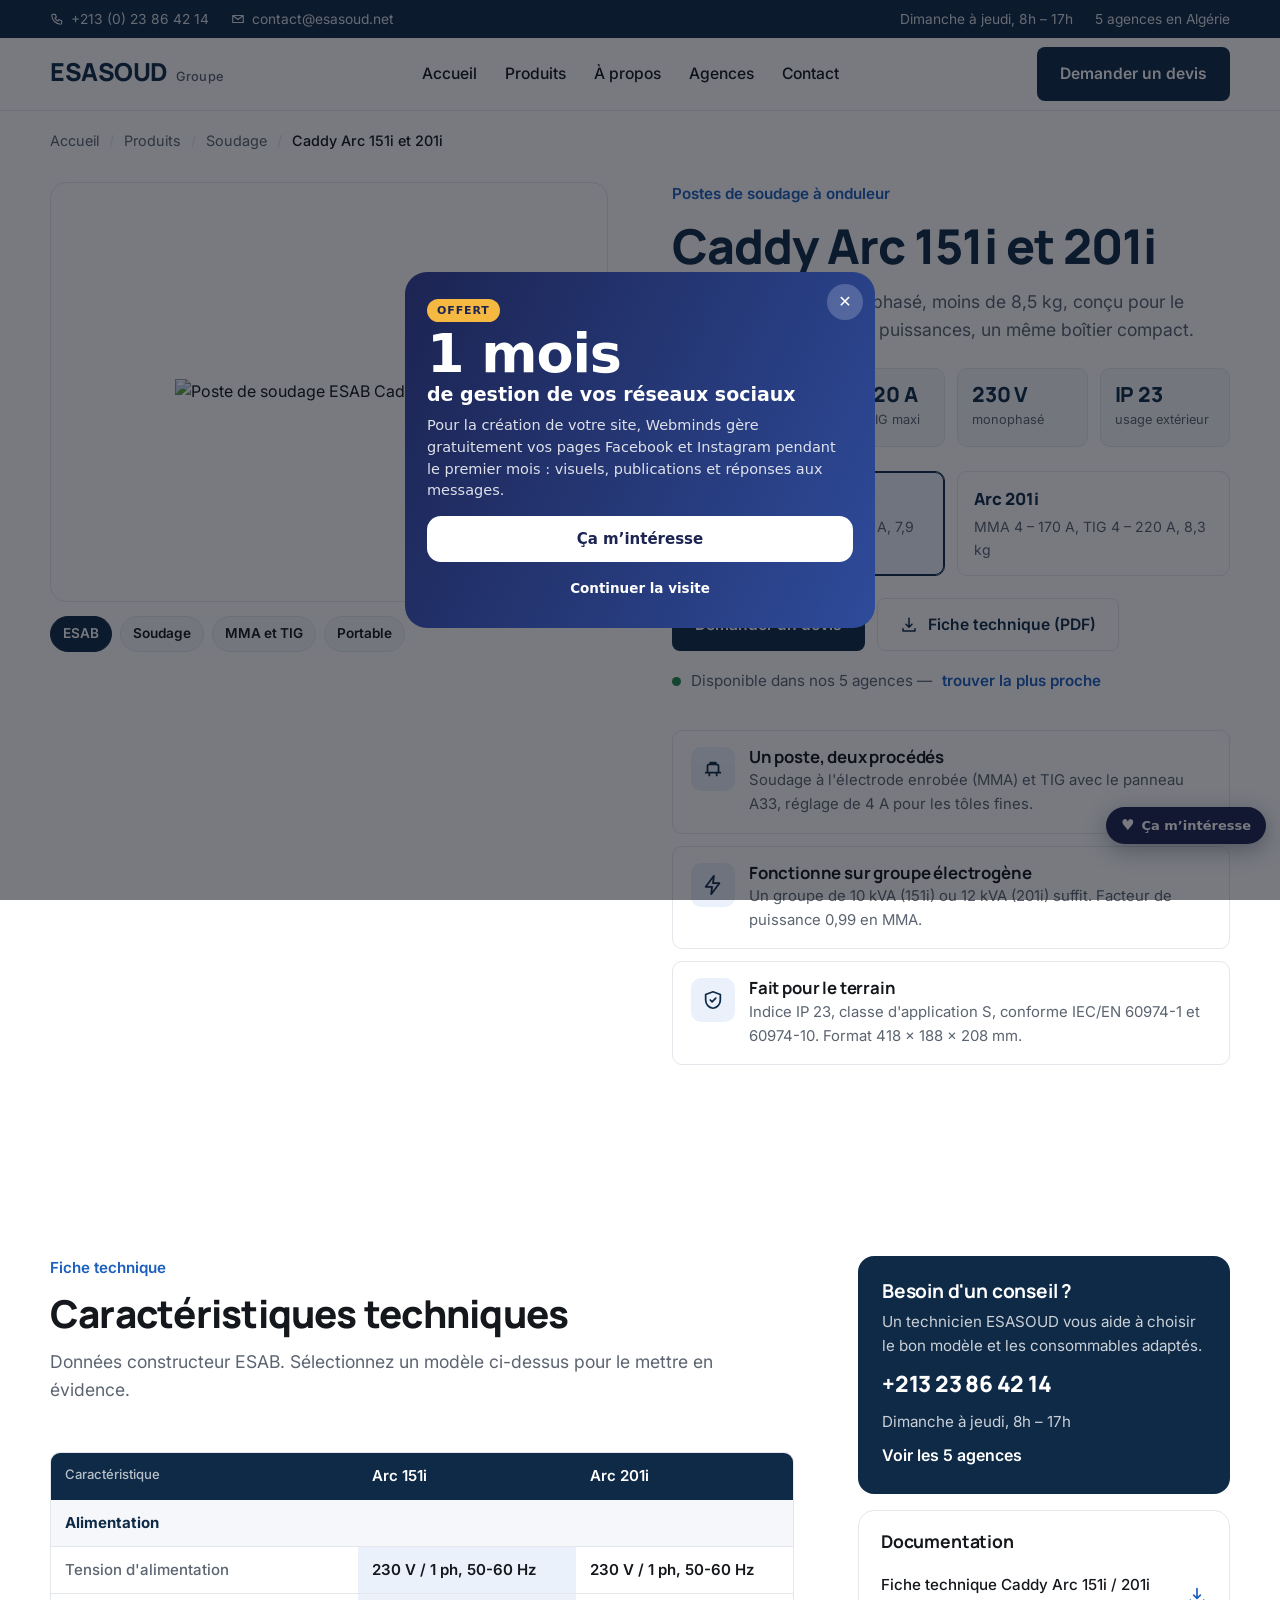
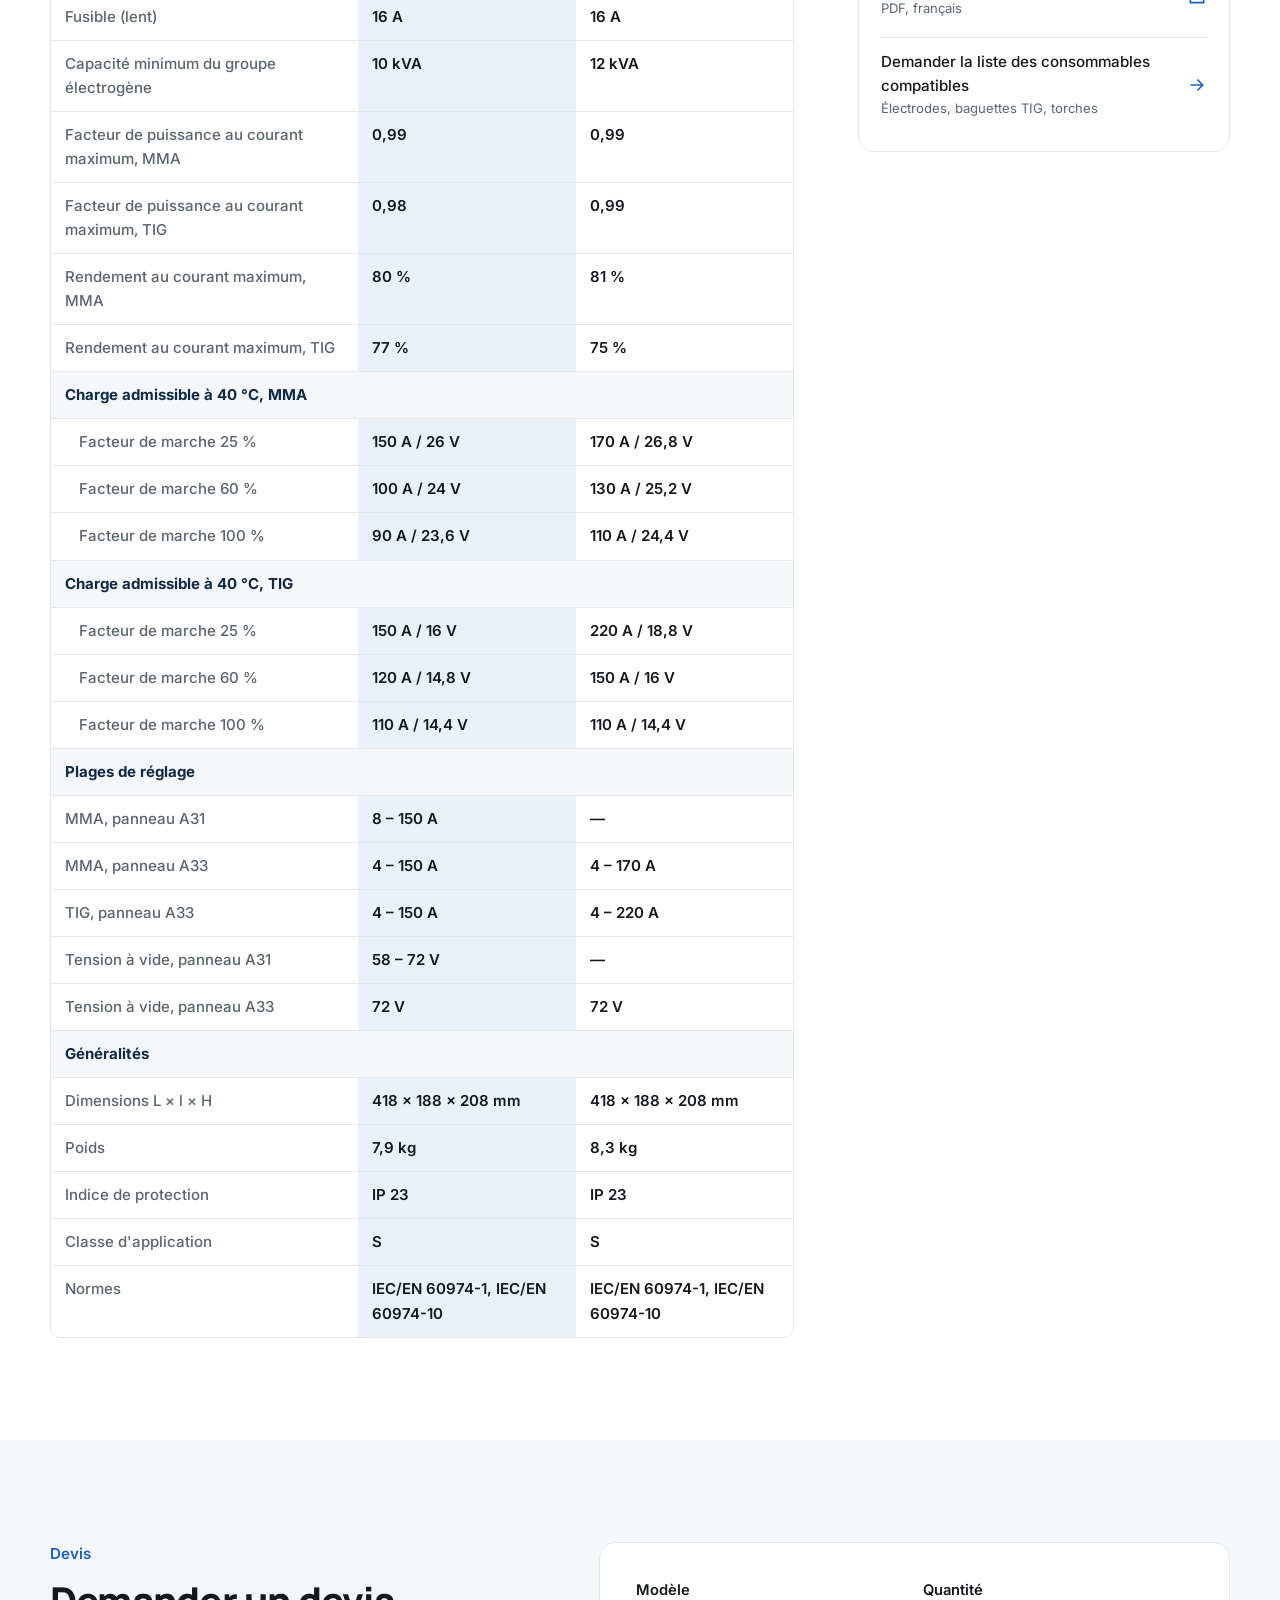
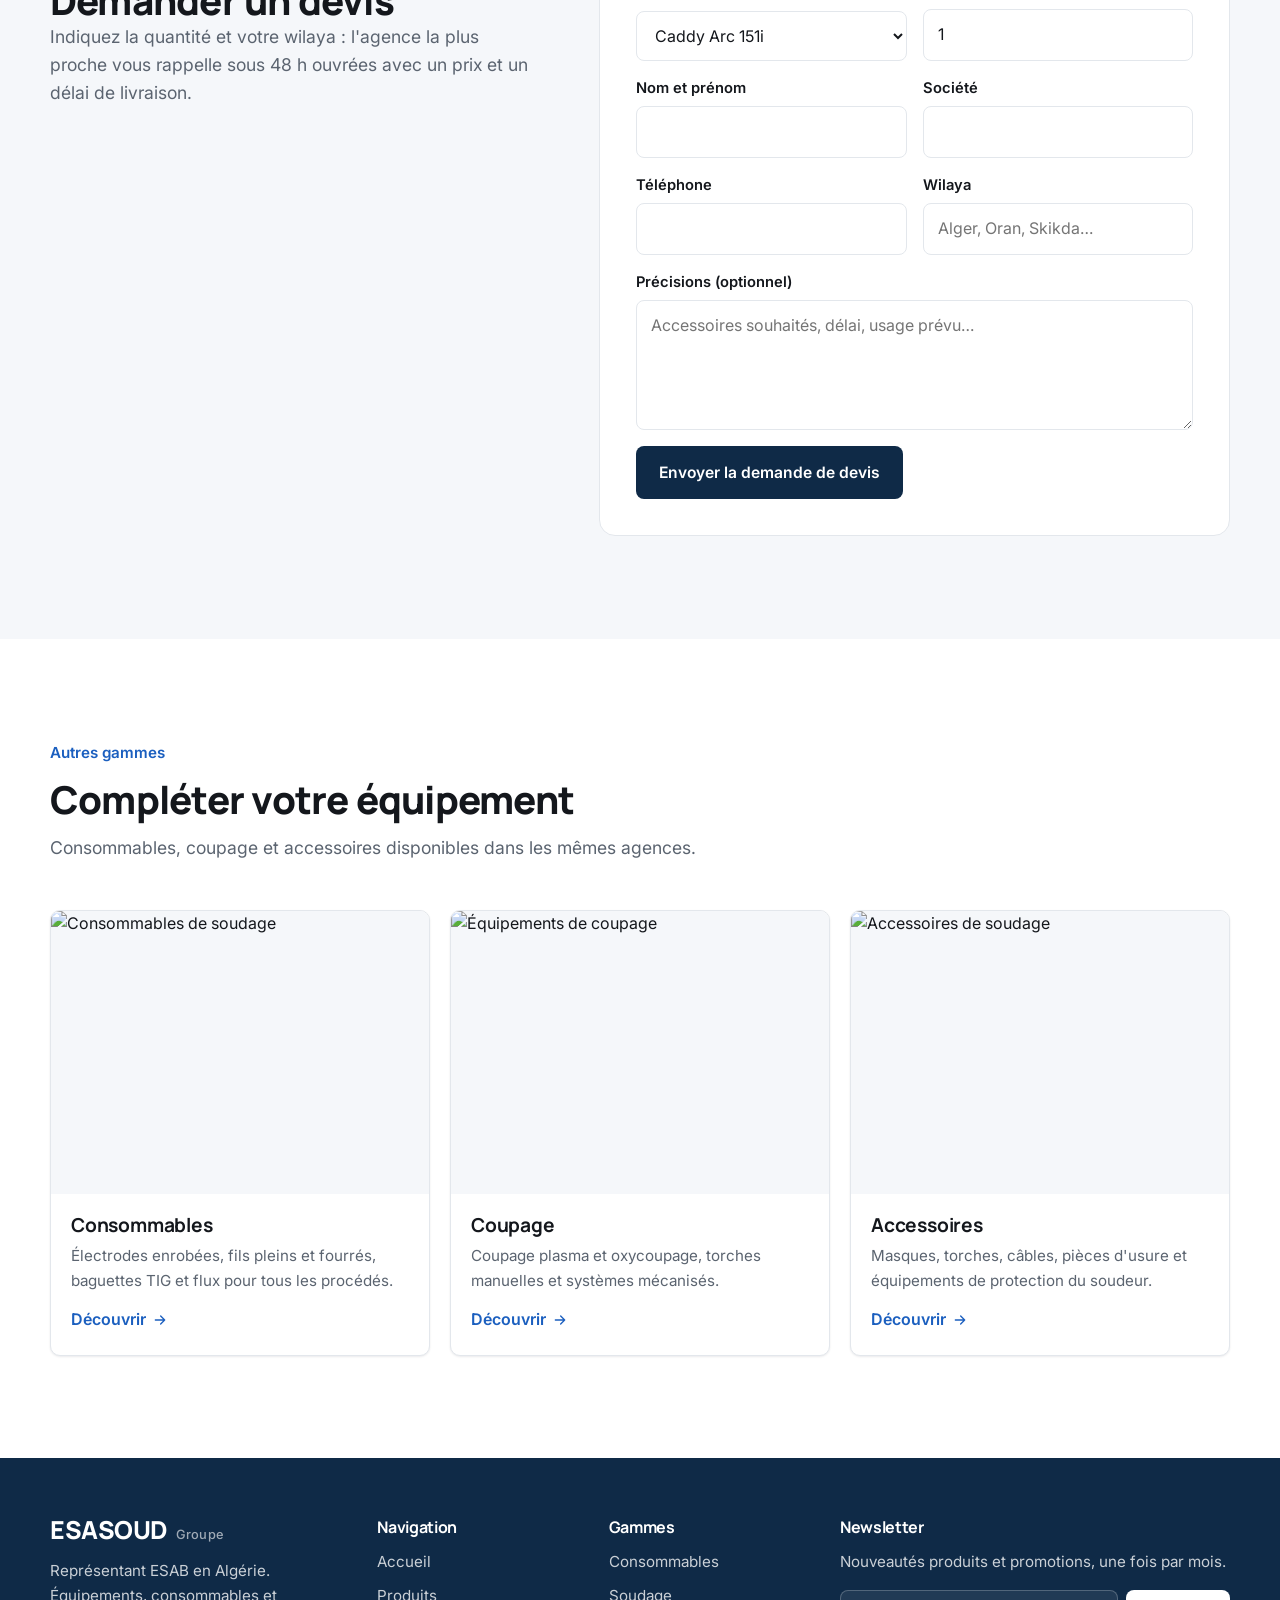
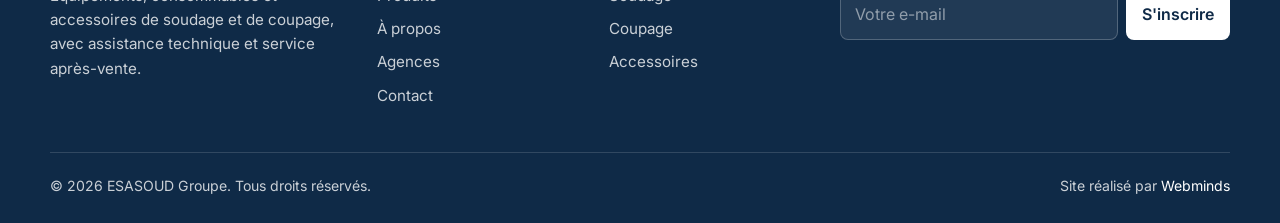
==== commit 030388bd: "Pop-up « 1 mois de réseaux sociaux offert » et bouton « Ça m'intéresse » (envoi WhatsApp)" ====
--- a/produit.html
+++ b/produit.html
@@ -359,6 +359,42 @@
       if (!form.checkValidity()) { form.reportValidity(); return; }
       form.classList.add('is-sent');
     });
-  </script>
-</body>
+  </script><script data-wml>(function(){if(window.__wmL)return;window.__wmL=1;
+var C={"p": "ESASOUD", "mail": null, "wa": "213797372452", "v": [["/", "Version corporate", "Claire et rassurante"]]};
+function ready(f){document.readyState==='loading'?document.addEventListener('DOMContentLoaded',f):f()}
+ready(function(){
+var css='.wmL-b{position:fixed;right:14px;bottom:calc(56px + env(safe-area-inset-bottom));z-index:2147483000;border:0;border-radius:999px;background:#1C2452;color:#fff;font:700 13px/1 system-ui,-apple-system,Segoe UI,Roboto,sans-serif;padding:11px 15px;box-shadow:0 6px 22px rgba(20,30,60,.35);cursor:pointer;display:flex;align-items:center;gap:7px}'
++'@media(max-width:520px){.wmL-b{bottom:calc(112px + env(safe-area-inset-bottom));font-size:12.5px;padding:10px 13px}}'
++'.wmL-m{position:fixed;inset:0;z-index:2147483001;background:rgba(10,14,25,.55);display:none;align-items:flex-end;justify-content:center;font-family:system-ui,-apple-system,Segoe UI,Roboto,sans-serif}.wmL-m.on{display:flex}@media(min-width:700px){.wmL-m{align-items:center;padding:20px}}'
++'.wmL-x{box-sizing:border-box;position:relative;background:#fff;color:#1C2452;width:100%;max-width:470px;max-height:92vh;overflow:auto;border-radius:22px 22px 0 0;padding:24px 22px calc(22px + env(safe-area-inset-bottom));text-align:left}@media(min-width:700px){.wmL-x{border-radius:22px}}'
++'.wmL-x *{box-sizing:border-box}.wmL-c{position:absolute;top:12px;right:12px;width:36px;height:36px;border:0;border-radius:50%;background:#F0F2F1;font-size:16px;cursor:pointer;color:#1C2452}'
++'.wmL-x h3{font:800 26px/1.1 system-ui,-apple-system,sans-serif;margin:4px 40px 10px 0;color:inherit}.wmL-x p{margin:0 0 14px;line-height:1.5;font-size:14.5px;opacity:.85}'
++'.wmL-o{background:linear-gradient(115deg,#1C2452,#2E4B9A);color:#fff}.wmL-o .wmL-c{background:rgba(255,255,255,.2);color:#fff}.wmL-big{font:900 54px/.95 system-ui,-apple-system,sans-serif;letter-spacing:-.02em;margin:6px 0 2px}.wmL-big small{display:block;font-size:19px;font-weight:700;letter-spacing:0;margin-top:6px}'
++'.wmL-tag{display:inline-block;background:#F5B841;color:#1C2452;font:800 11px system-ui,sans-serif;letter-spacing:.08em;border-radius:999px;padding:5px 10px}'
++'.wmL-btn{display:flex;align-items:center;justify-content:center;width:100%;border:0;border-radius:14px;padding:14px;font:800 15px system-ui,-apple-system,sans-serif;cursor:pointer;margin-top:8px}.wmL-w{background:#fff;color:#1C2452}.wmL-g{background:#1FAF55;color:#fff}.wmL-n{background:#1C2452;color:#fff}.wmL-l{background:transparent;color:inherit;font-weight:600;font-size:13.5px;padding:10px}'
++'.wmL-s{font:700 11.5px system-ui,sans-serif;text-transform:uppercase;letter-spacing:.06em;opacity:.6;margin:12px 0 8px}.wmL-ch{display:grid;gap:8px}.wmL-ch label{display:flex;align-items:center;gap:10px;border:1.5px solid #E2E6E3;border-radius:12px;padding:11px 12px;cursor:pointer;font-size:14px;font-weight:600}.wmL-ch label small{display:block;font-weight:500;opacity:.65;font-size:12px}.wmL-ch input{width:18px;height:18px;flex:none;accent-color:#1FAF55}'
++'.wmL-f{display:grid;gap:8px;margin:12px 0 6px}.wmL-f input{border:1.5px solid #E2E6E3;border-radius:12px;padding:12px;font:500 16px system-ui,sans-serif;color:#1C2452;background:#fff;-webkit-user-select:text!important;user-select:text!important;width:100%}'
++'.wmL-ok{text-align:center}.wmL-ok i{display:grid;place-items:center;width:64px;height:64px;margin:6px auto 12px;border-radius:50%;background:#E8F7EE;color:#1FAF55;font-style:normal;font-size:30px}';
+var st=document.createElement('style');st.textContent=css;document.head.appendChild(st);
+function ss(k,v){try{if(v===undefined)return sessionStorage.getItem(k);sessionStorage.setItem(k,v)}catch(e){}}
+var p=location.pathname,cur=0;C.v.forEach(function(v,i){if(v[0]!=='/'&&p.indexOf(v[0])===0)cur=i});
+var off=document.createElement('div');off.className='wmL-m';off.innerHTML='<div class="wmL-x wmL-o" role="dialog" aria-modal="true"><button class="wmL-c" type="button" aria-label="Fermer">✕</button><span class="wmL-tag">OFFERT</span><div class="wmL-big">1 mois<small>de gestion de vos réseaux sociaux</small></div><p style="margin-top:12px">Pour la création de votre site, Webminds gère gratuitement vos pages Facebook et Instagram pendant le premier mois : visuels, publications et réponses aux messages.</p><button class="wmL-btn wmL-w" type="button" data-i>Ça m’intéresse</button><button class="wmL-btn wmL-l" type="button" data-c>Continuer la visite</button></div>';
+var ch='';C.v.forEach(function(v,i){ch+='<label><input type="radio" name="wmLv" value="'+v[1]+'"'+(i===cur?' checked':'')+'><span>'+v[1]+(v[2]?'<small>'+v[2]+'</small>':'')+'</span></label>'});
+var it=document.createElement('div');it.className='wmL-m';it.innerHTML='<div class="wmL-x" role="dialog" aria-modal="true"><button class="wmL-c" type="button" aria-label="Fermer">✕</button><div data-s1><h3>Cette maquette vous plaît ?</h3><p>Choisissez la version qui vous intéresse : Webminds vous recontacte pour vous la présenter.</p>'+(C.v.length>1?'<div class="wmL-s">La version préférée</div><div class="wmL-ch">'+ch+'</div>':'')+'<div class="wmL-s">En plus</div><div class="wmL-ch"><label><input type="checkbox" value="Gestion des réseaux sociaux (1 mois offert)"><span>Réseaux sociaux<small>1 mois de gestion offert avec le site</small></span></label></div><div class="wmL-f"><input name="n" placeholder="Votre nom" autocomplete="name"><input name="t" type="tel" inputmode="tel" placeholder="Votre téléphone (facultatif)" autocomplete="tel"></div><button class="wmL-btn wmL-g" type="button" data-w>Envoyer sur WhatsApp</button>'+(C.mail?'<button class="wmL-btn wmL-l" type="button" data-e>Envoyer par e-mail</button>':'')+'</div><div class="wmL-ok" data-s2 hidden><i>✓</i><h3 style="margin:0 0 8px">Merci !</h3><p>Votre choix a bien été transmis à Webminds. Nous vous recontactons très vite.</p><button class="wmL-btn wmL-n" type="button" data-c>Continuer la visite</button></div></div>';
+document.body.appendChild(off);document.body.appendChild(it);
+var b=document.createElement('button');b.type='button';b.className='wmL-b';b.innerHTML='<b style="font-size:15px">♥</b>Ça m’intéresse';document.body.appendChild(b);
+function op(m){off.classList.remove('on');it.classList.remove('on');m.classList.add('on')}
+[off,it].forEach(function(m){m.addEventListener('click',function(e){if(e.target===m||e.target.closest('.wmL-c')||e.target.closest('[data-c]'))m.classList.remove('on')})});
+b.onclick=function(){op(it)};off.querySelector('[data-i]').onclick=function(){op(it)};
+function msg(){var v=(it.querySelector('input[name=wmLv]:checked')||{}).value||C.v[cur][1],x=[].map.call(it.querySelectorAll('input[type=checkbox]:checked'),function(c){return c.value}),n=it.querySelector('[name=n]').value.trim(),t=it.querySelector('[name=t]').value.trim();
+ return{v:v,x:x,n:n,t:t,txt:'Bonjour Webminds, la maquette '+C.p+' m’intéresse.\nVersion préférée : '+v+(x.length?'\nEn plus : '+x.join(', '):'')+(n?'\nNom : '+n:'')+(t?'\nTéléphone : '+t:'')+'\nLien : '+location.origin+C.v[cur][0]}}
+function mail(m){if(!C.mail)return;try{fetch('https://formsubmit.co/ajax/'+C.mail,{method:'POST',keepalive:true,headers:{'Content-Type':'application/json','Accept':'application/json'},body:JSON.stringify({_subject:'Maquette '+C.p+' : intéressé ('+m.v+')',Prospect:C.p,Version:m.v,Options:m.x.join(', ')||'-',Nom:m.n||'-',Telephone:m.t||'-',Lien:location.origin+C.v[cur][0],_template:'table',_captcha:'false'})}).catch(function(){})}catch(e){}}
+function done(){it.querySelector('[data-s1]').hidden=true;it.querySelector('[data-s2]').hidden=false;ss('wmL-sent','1')}
+it.querySelector('[data-w]').onclick=function(){var m=msg();mail(m);done();location.href='https://wa.me/'+C.wa+'?text='+encodeURIComponent(m.txt)};
+var e=it.querySelector('[data-e]');if(e)e.onclick=function(){mail(msg());done()};
+var sh=ss('wmL-off');addEventListener('scroll',function(){var r=(scrollY+innerHeight)/document.documentElement.scrollHeight;
+ if(!sh&&scrollY>500&&r>.3){sh=1;ss('wmL-off','1');op(off)}
+ if(!ss('wmL-it')&&!ss('wmL-sent')&&sh&&r>.92&&!off.classList.contains('on')){ss('wmL-it','1');op(it)}},{passive:true});
+});})();
+</script></body>
 </html>
--- a/assets/css/style.css
+++ b/assets/css/style.css
@@ -199,7 +199,7 @@
 /* ------------------------------------------------------------
    Gallery grid
    ------------------------------------------------------------ */
-.gallery-grid { display: grid; grid-template-columns: repeat(4, 1fr); gap: 16px; }
+.gallery-grid { display: grid; grid-template-columns: repeat(3, 1fr); gap: 16px; }
 .gallery-grid figure { margin: 0; aspect-ratio: 1; border-radius: var(--r); overflow: hidden; background: var(--bg-alt); border: 1px solid var(--line); }
 .gallery-grid img { width: 100%; height: 100%; object-fit: cover; }
 .gallery-more { margin-top: 28px; text-align: center; }
@@ -445,11 +445,11 @@
 .section-dark .agence-tel a { color: #fff; }
 .section-dark .agence .link { color: #8FB4E8; }
 
-.mosaic { display: grid; grid-template-columns: repeat(6, 1fr); grid-auto-rows: 180px; gap: 12px; }
+.mosaic { display: grid; grid-template-columns: repeat(3, 1fr); grid-auto-rows: 240px; gap: 14px; }
 .mosaic figure { margin: 0; border-radius: var(--r); overflow: hidden; background: var(--bg-alt); border: 1px solid var(--line); }
 .mosaic img { width: 100%; height: 100%; object-fit: cover; }
 .mosaic .big { grid-column: span 2; grid-row: span 2; }
-@media (max-width: 900px) { .mosaic { grid-template-columns: repeat(3, 1fr); grid-auto-rows: 150px; } }
+@media (max-width: 900px) { .mosaic { grid-auto-rows: 180px; } }
 @media (max-width: 560px) { .mosaic { grid-template-columns: repeat(2, 1fr); grid-auto-rows: 140px; } .mosaic .big { grid-column: span 2; } }
 
 .services-v2 { display: grid; grid-template-columns: repeat(3, 1fr); gap: 20px; }
